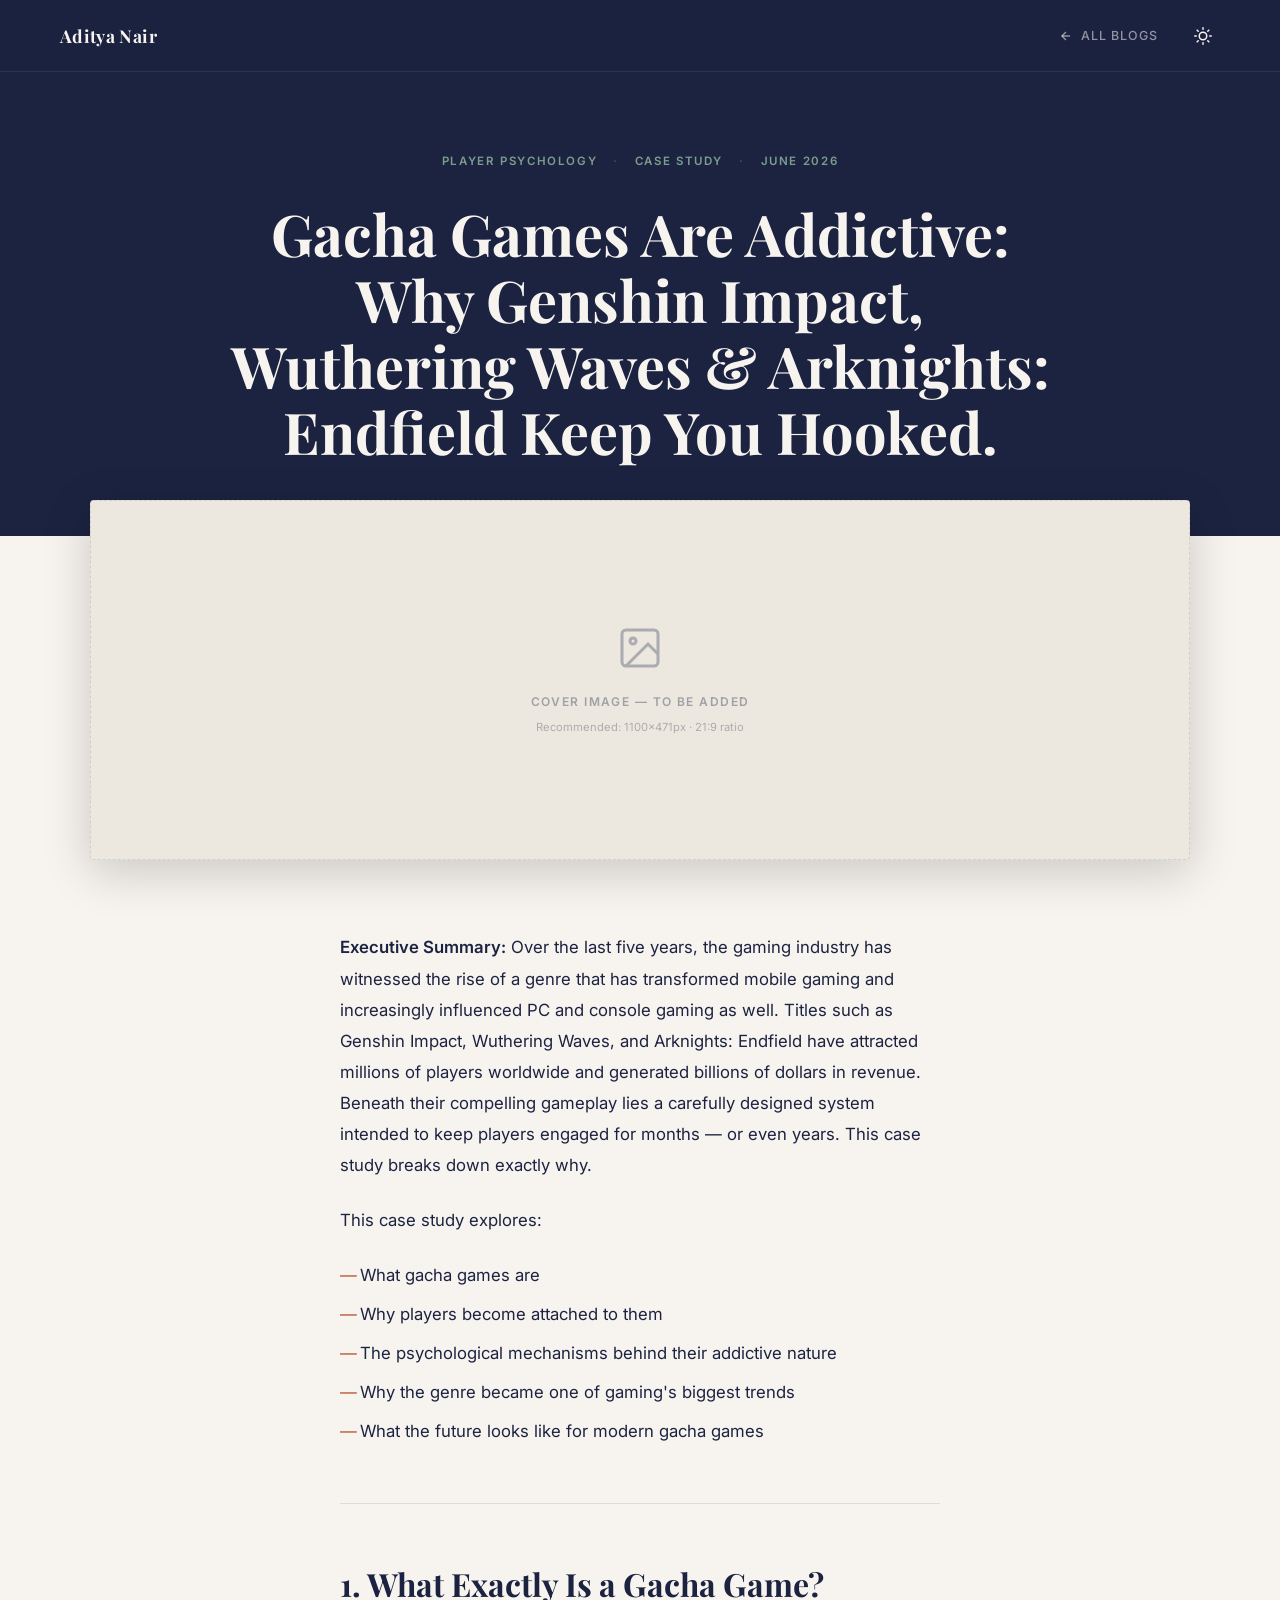
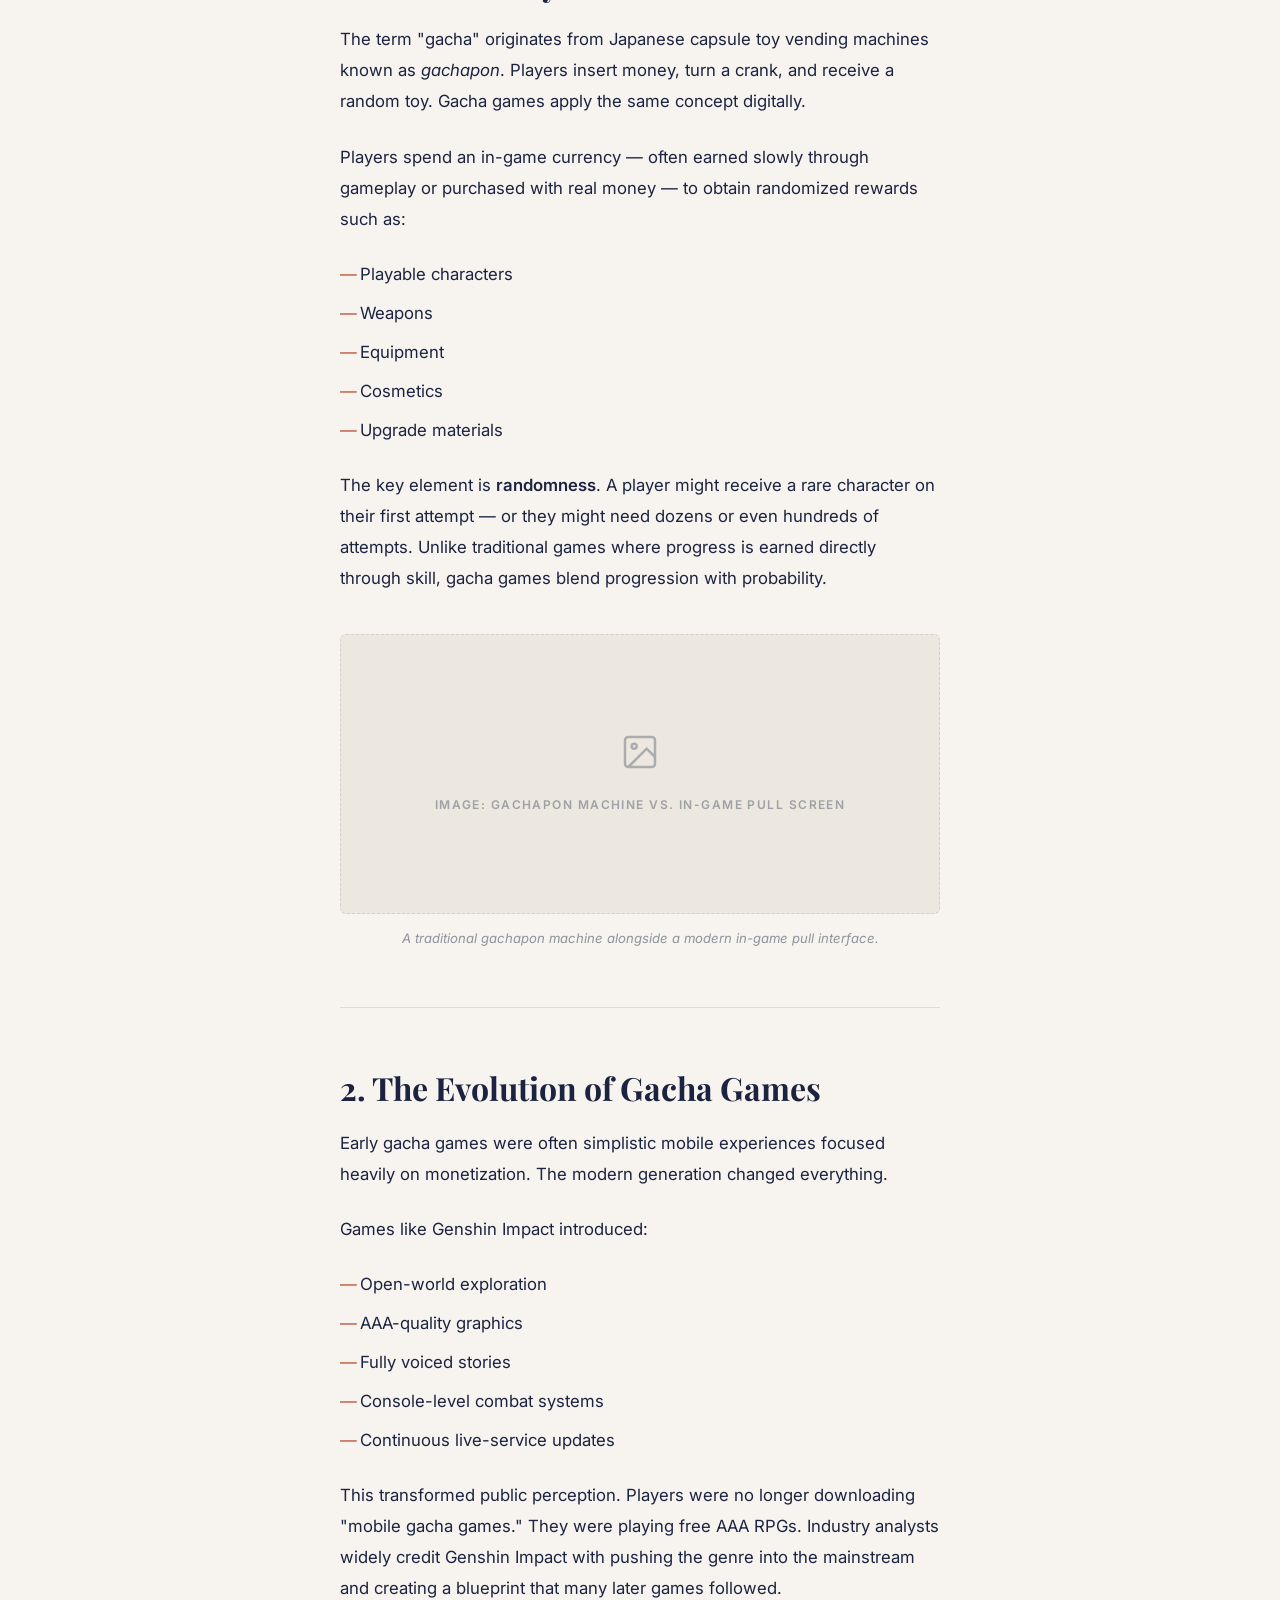
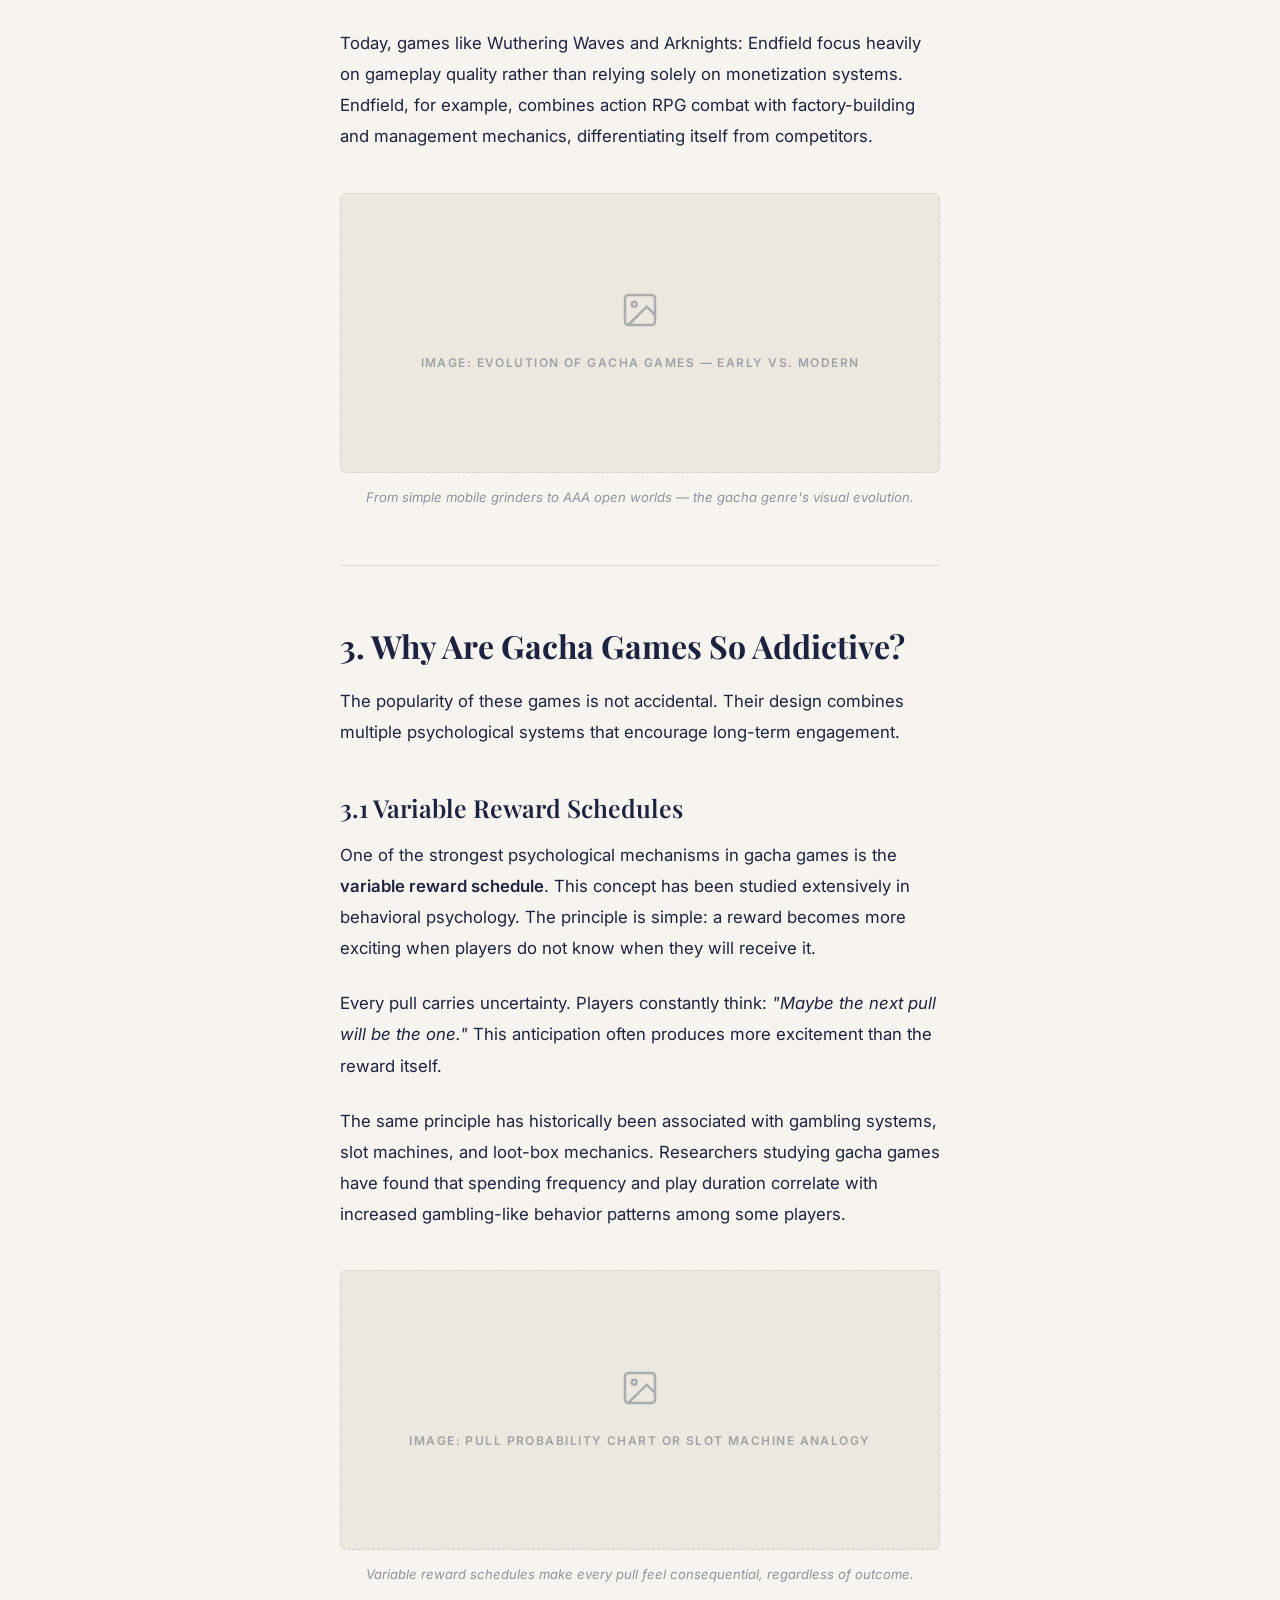
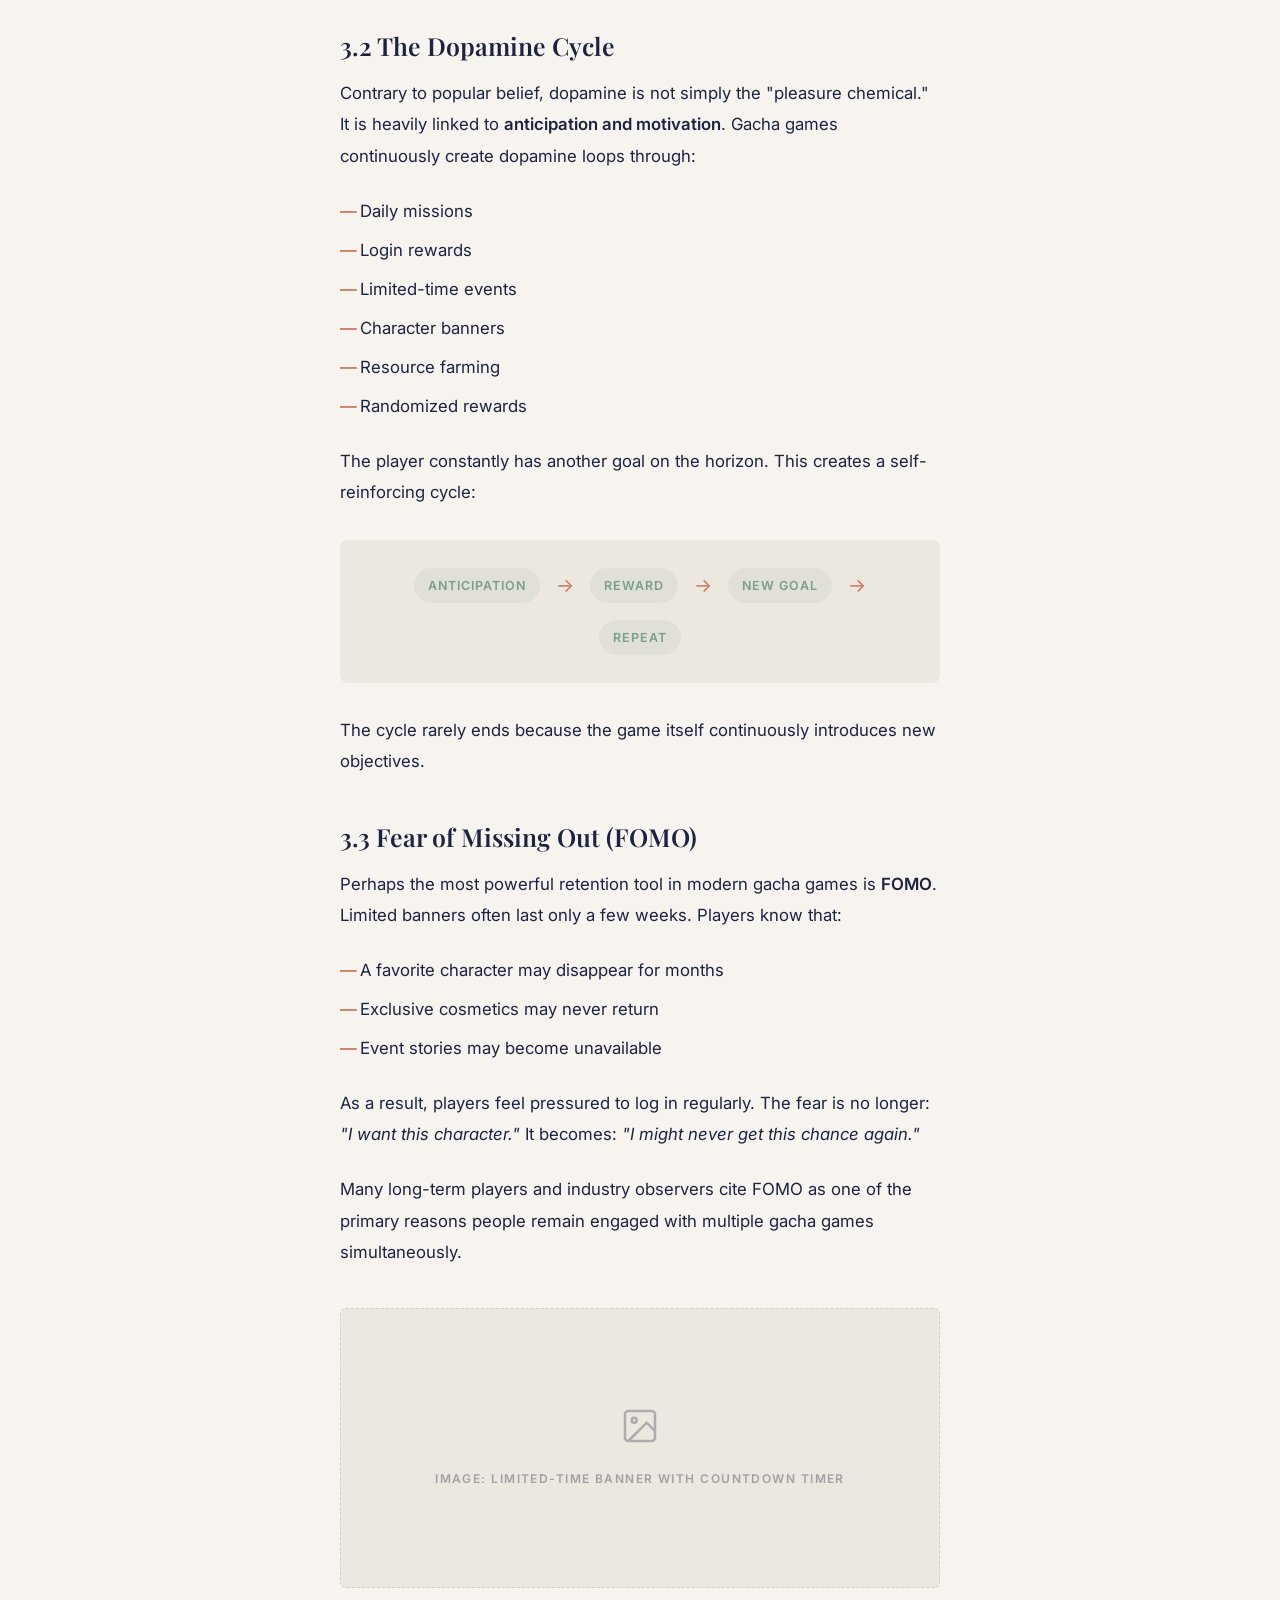
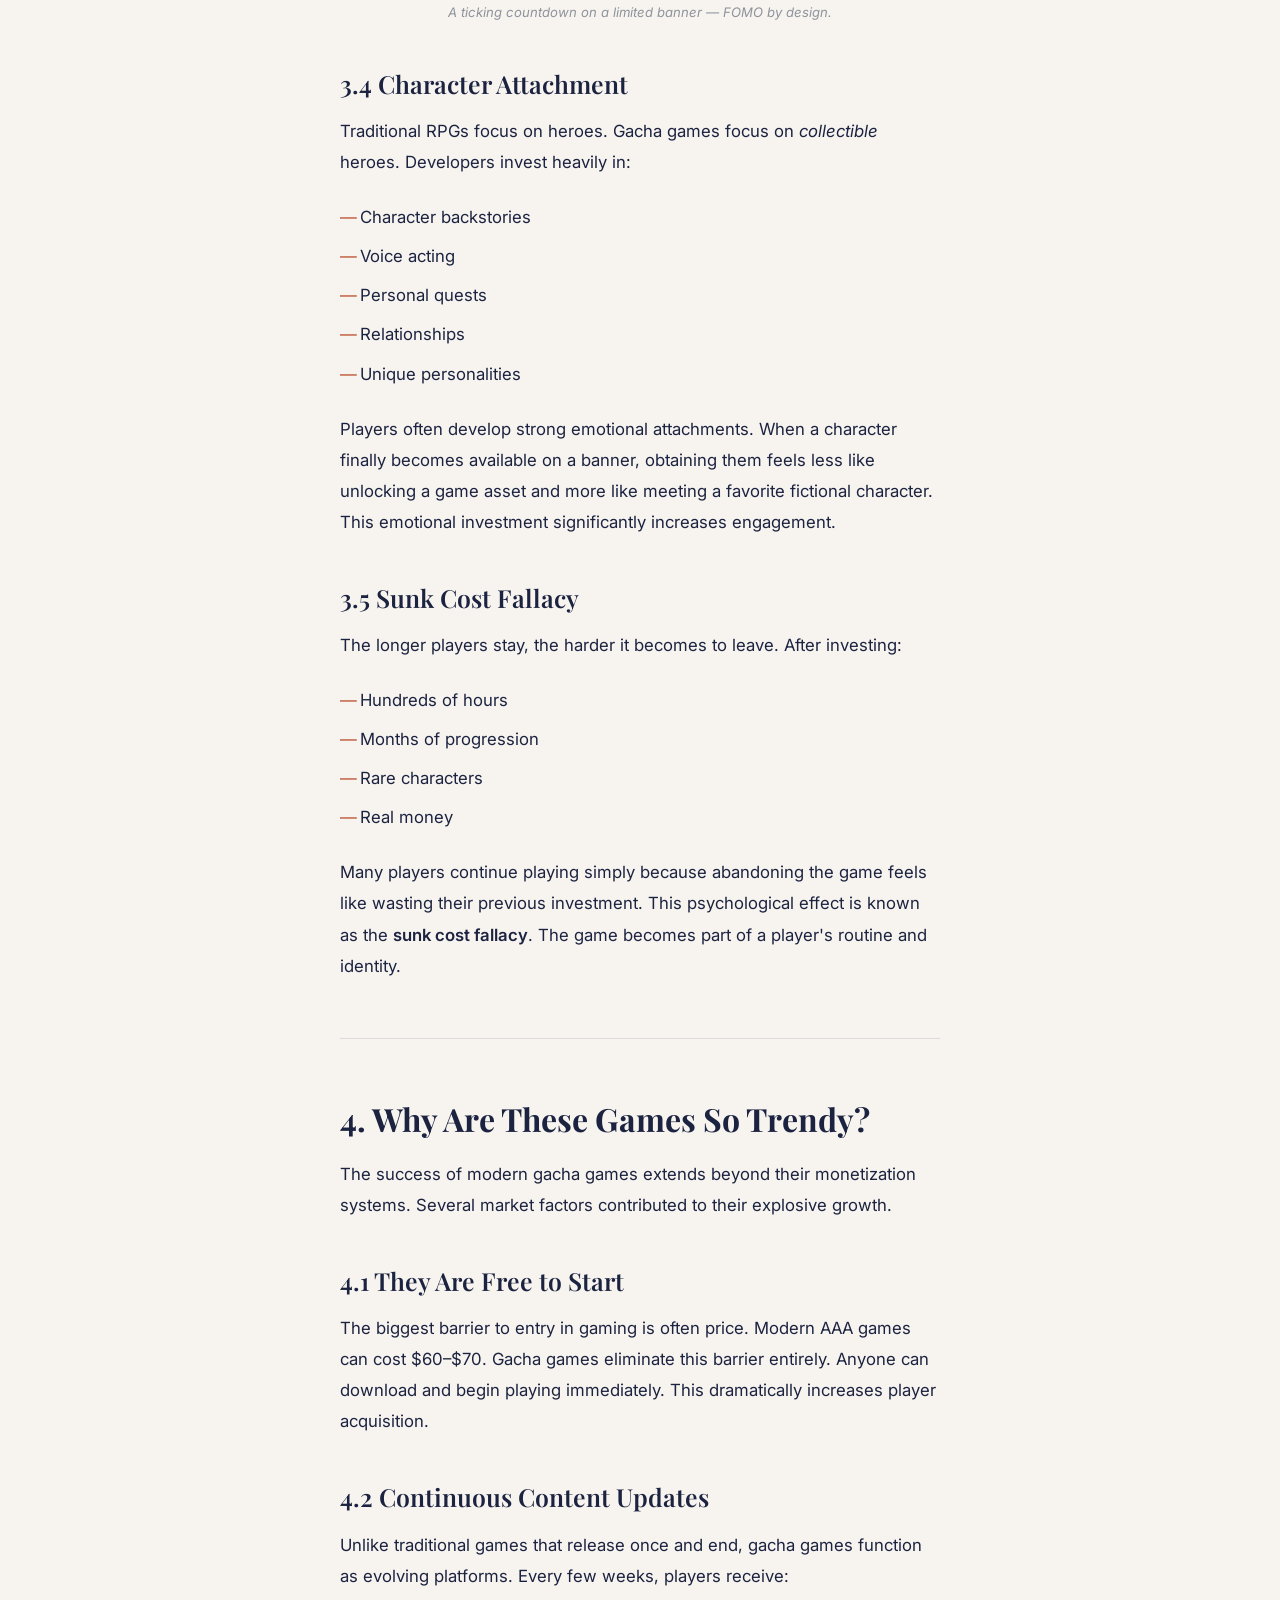
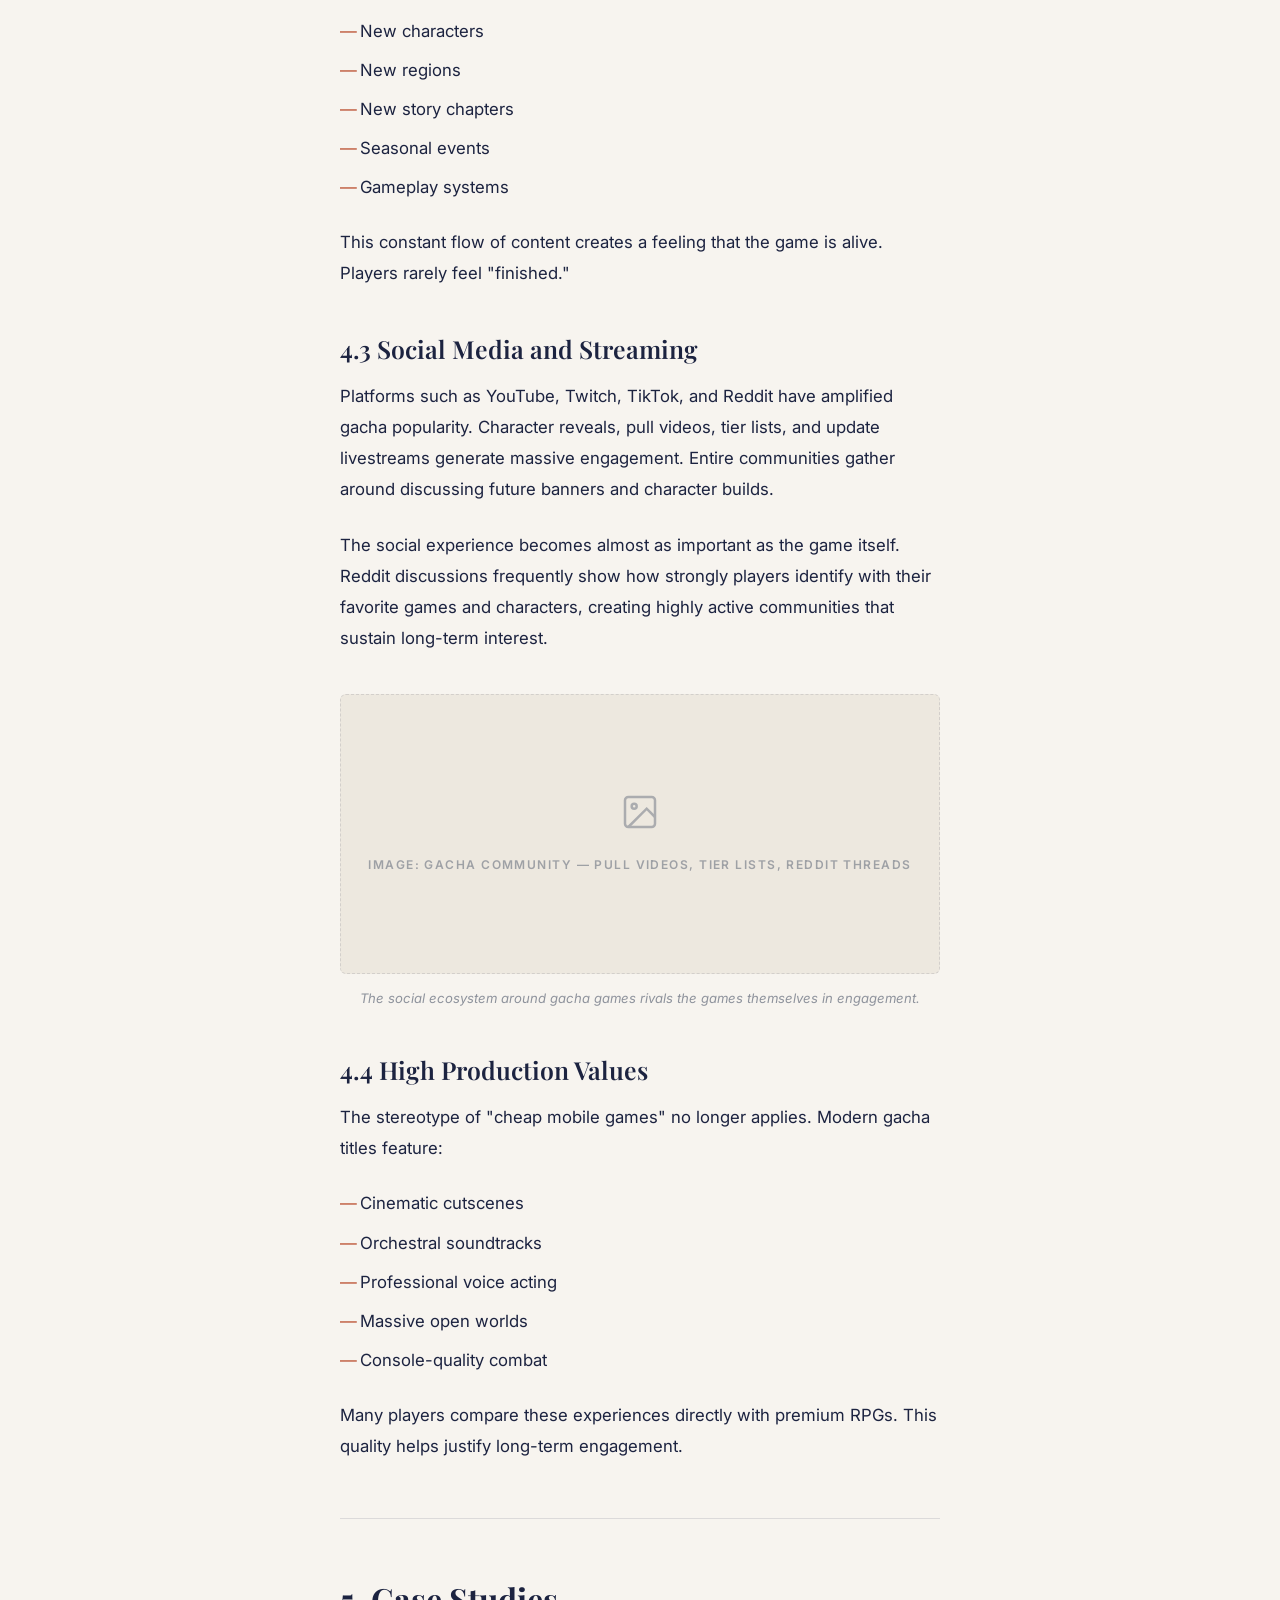
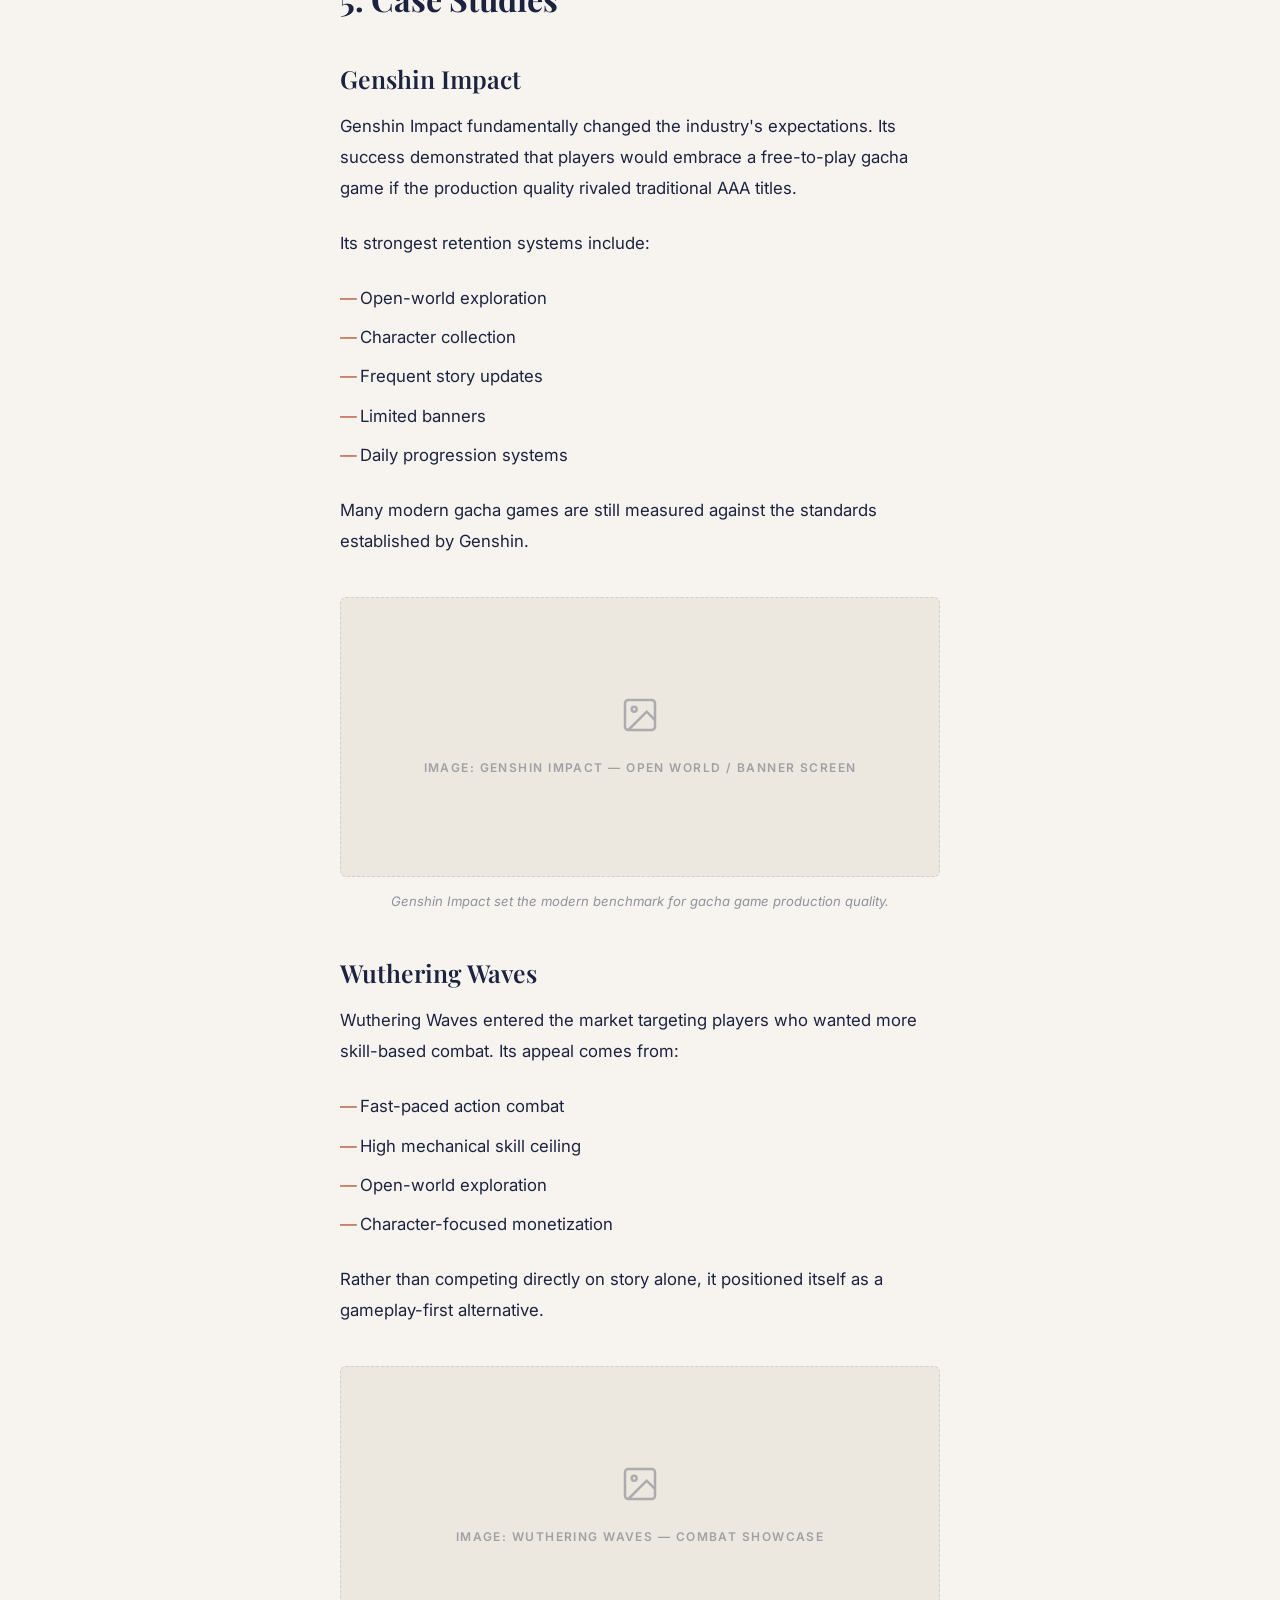
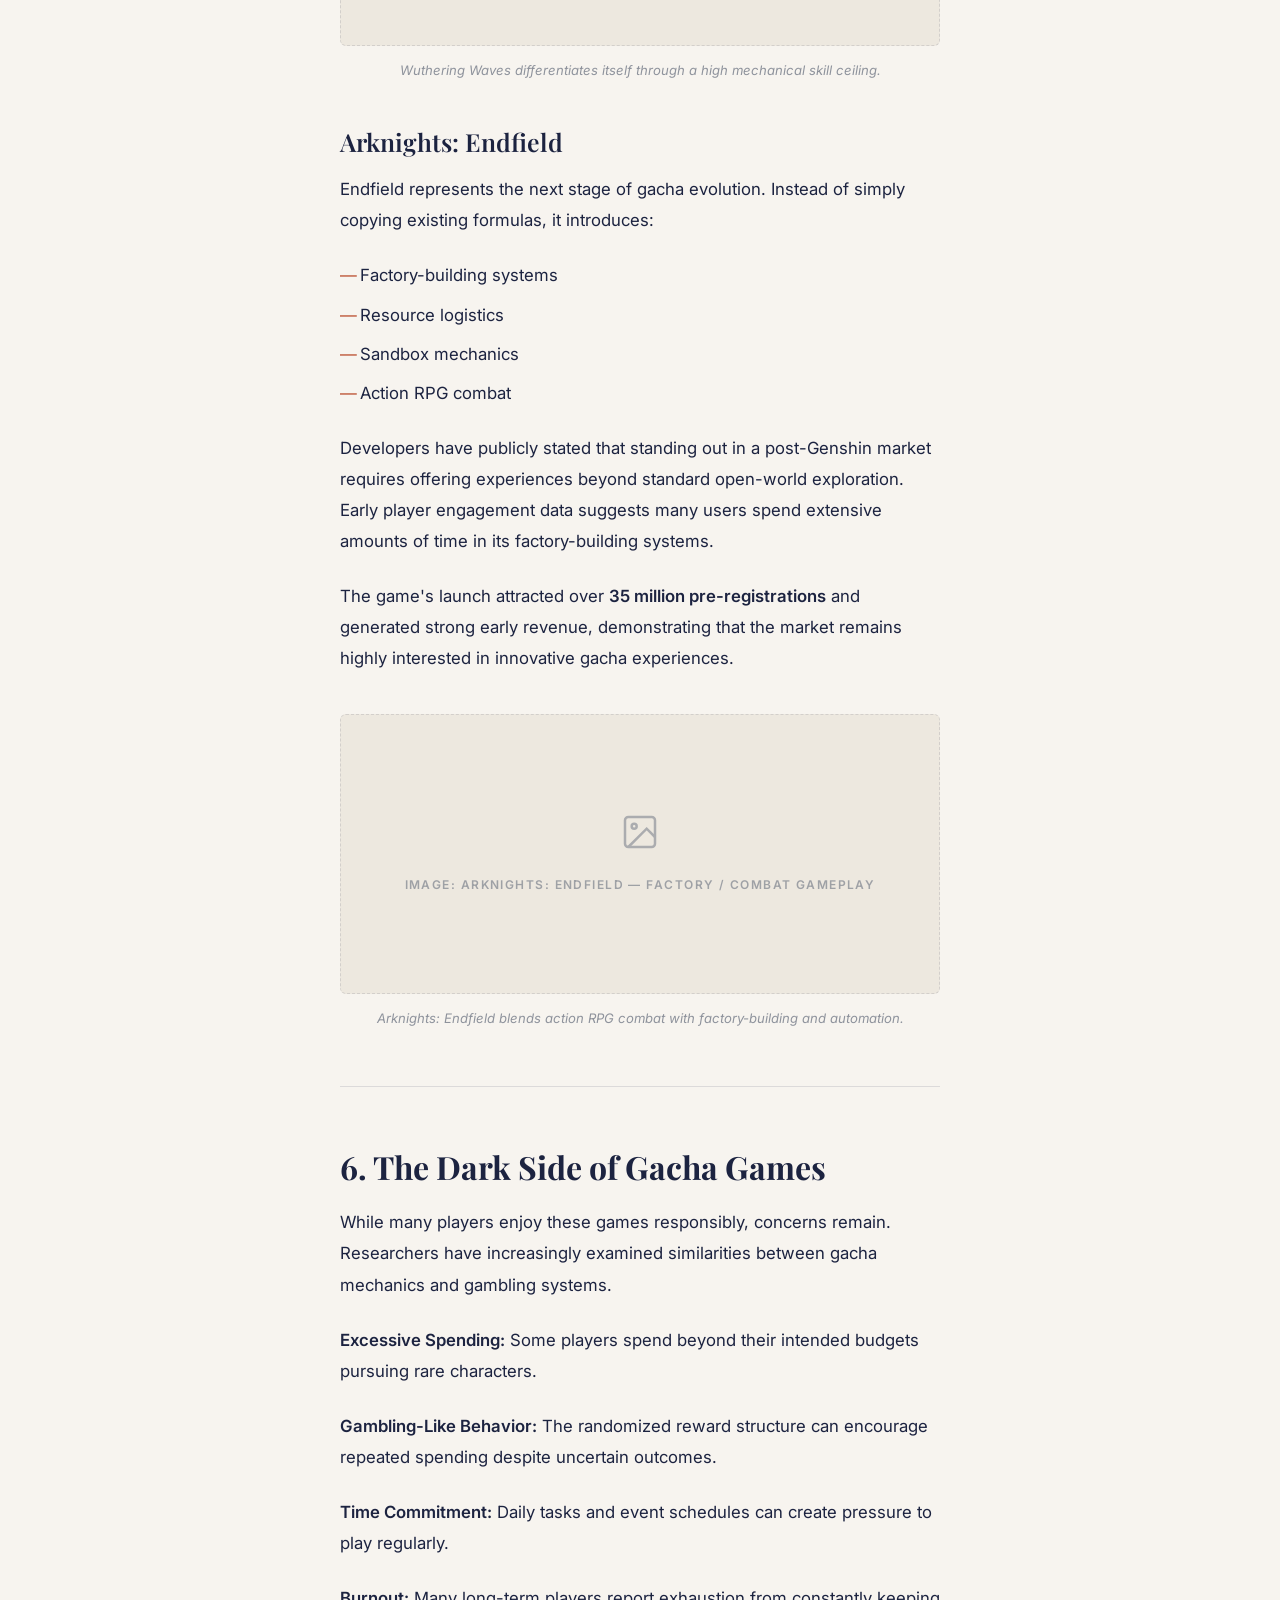
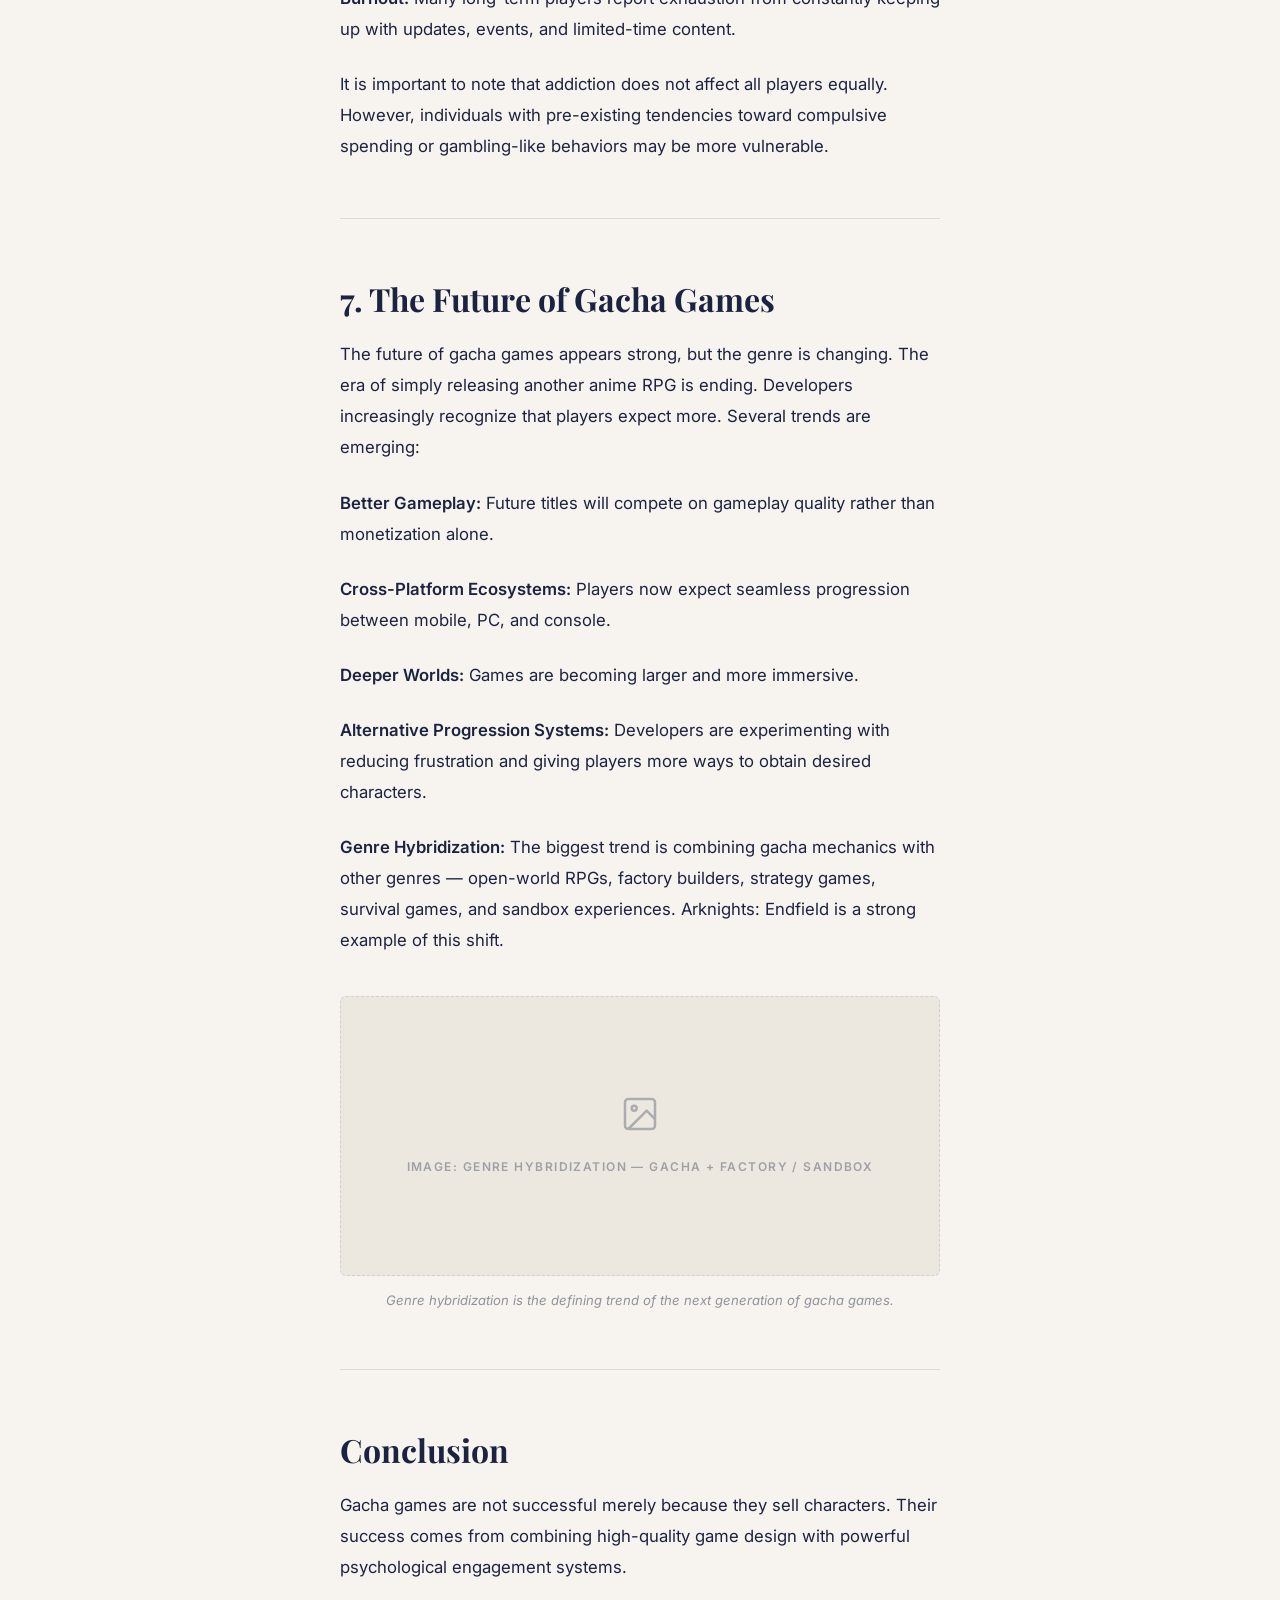
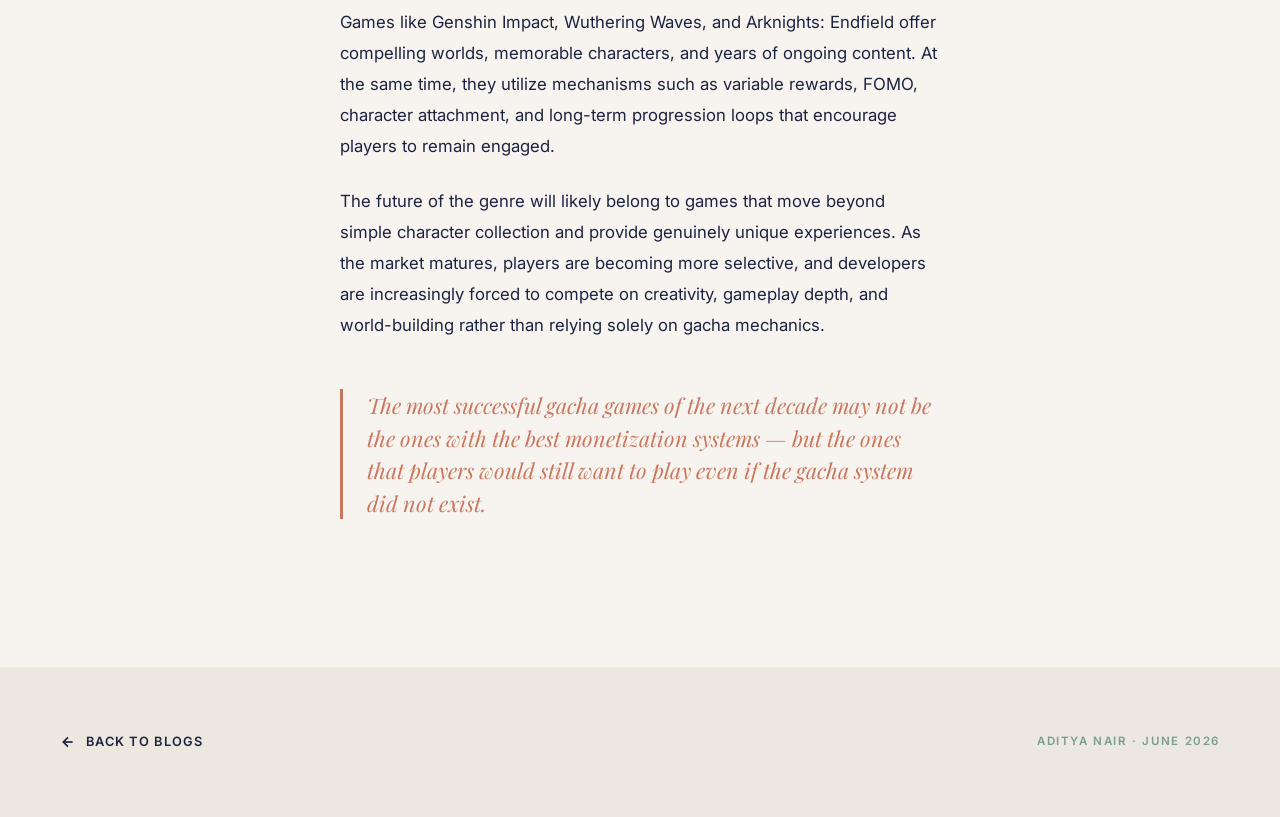
==== blog-gacha-games.html @ eadc35b5 "New Case Study Added." ====
<!DOCTYPE html>
<html lang="en">

<head>
  <meta charset="UTF-8" />
  <meta name="viewport" content="width=device-width, initial-scale=1.0" />
  <meta name="description"
    content="Case Study: Why gacha games like Genshin Impact, Wuthering Waves, and Arknights: Endfield are so addictive — a deep dive into variable rewards, FOMO, and psychological design by Aditya Nair." />
  <meta name="keywords"
    content="Aditya Nair, Gacha Games, Genshin Impact, Wuthering Waves, Arknights Endfield, Game Design, Player Psychology, Case Study" />
  <meta name="author" content="Aditya Nair" />
  <meta property="og:type" content="article" />
  <meta property="og:title" content="Gacha Games Are Addictive | Aditya Nair Blog" />
  <meta property="og:description"
    content="Why gacha games like Genshin Impact, Wuthering Waves, and Arknights: Endfield are so addictive — a psychological design breakdown." />
  <meta property="og:image" content="Blogs/Gacha_CaseStudy/gacha_cover.png" />
  <meta name="twitter:card" content="summary_large_image" />
  <meta name="twitter:title" content="Gacha Games Are Addictive | Aditya Nair Blog" />
  <meta name="twitter:description"
    content="Why gacha games like Genshin Impact, Wuthering Waves, and Arknights: Endfield are so addictive." />
  <meta name="twitter:image" content="Blogs/Gacha_CaseStudy/gacha_cover.png" />
  <title>Gacha Games Are Addictive — Aditya Nair Blog</title>
  <link rel="preconnect" href="https://fonts.googleapis.com" />
  <link rel="preconnect" href="https://fonts.gstatic.com" crossorigin />
  <link
    href="https://fonts.googleapis.com/css2?family=Playfair+Display:ital,wght@0,400;0,600;0,700;1,400;1,600&family=Inter:wght@300;400;500;600&display=swap"
    rel="stylesheet" />
  <link rel="stylesheet" href="style.css?v=2.0" />
  <style>
    /* ── BLOG POST — SPECIFIC STYLES ── */
    .blog-hero {
      background: var(--navy);
      padding: calc(var(--nav-h) + 80px) var(--space-lg) 0;
      text-align: center;
    }

    .blog-hero-inner {
      max-width: 820px;
      margin: 0 auto;
      padding-bottom: 72px;
    }

    .blog-hero-meta {
      display: flex;
      justify-content: center;
      align-items: center;
      gap: 16px;
      flex-wrap: wrap;
      font-size: 0.72rem;
      font-weight: 600;
      letter-spacing: 0.14em;
      text-transform: uppercase;
      color: var(--sage);
      margin-bottom: 28px;
    }

    .blog-hero-meta span+span::before {
      content: '·';
      margin-right: 16px;
      color: rgba(122, 158, 140, 0.4);
    }

    .blog-hero-title {
      font-family: 'Playfair Display', serif;
      font-size: clamp(2.2rem, 4.5vw, 3.6rem);
      line-height: 1.15;
      font-weight: 700;
      color: var(--text-light);
      margin-bottom: 0;
    }

    /* Hero image — overlapping the dark hero into the content */
    .blog-cover {
      display: block;
      width: 100%;
      max-width: 1100px;
      aspect-ratio: 21/9;
      object-fit: cover;
      border-radius: 4px;
      margin: -36px auto 0;
      position: relative;
      z-index: 10;
      box-shadow: 0 12px 48px rgba(0, 0, 0, 0.18);
    }

    /* Article body */
    .blog-body {
      max-width: 720px;
      margin: 0 auto;
      padding: 72px var(--space-lg) 100px;
      font-size: 1.05rem;
      line-height: 1.85;
      color: var(--text);
    }

    .blog-body h2 {
      font-family: 'Playfair Display', serif;
      font-size: clamp(1.6rem, 2.5vw, 2.1rem);
      font-weight: 700;
      color: var(--text);
      margin: 60px 0 20px;
      line-height: 1.25;
    }

    .blog-body h3 {
      font-family: 'Playfair Display', serif;
      font-size: clamp(1.2rem, 2vw, 1.55rem);
      font-weight: 600;
      color: var(--text);
      margin: 44px 0 16px;
      line-height: 1.3;
    }

    .blog-body p {
      margin-bottom: 24px;
    }

    .blog-body strong {
      color: var(--text);
      font-weight: 600;
    }

    .blog-body ul {
      margin: 0 0 24px 0;
      padding-left: 0;
      list-style: none;
    }

    .blog-body ul li {
      position: relative;
      padding-left: 20px;
      margin-bottom: 8px;
      color: var(--text);
    }

    .blog-body ul li::before {
      content: '—';
      position: absolute;
      left: 0;
      color: var(--coral);
      font-weight: 600;
    }

    .blog-body blockquote {
      font-family: 'Playfair Display', serif;
      font-size: 1.35rem;
      font-style: italic;
      color: var(--coral);
      line-height: 1.5;
      border-left: 3px solid var(--coral);
      padding-left: 24px;
      margin: 48px 0;
    }

    /* Divider */
    .blog-divider {
      border: none;
      border-top: 1px solid var(--navy-20);
      margin: 56px 0;
    }

    /* Image slot */
    .blog-img-slot {
      width: 100%;
      border-radius: 6px;
      overflow: hidden;
      margin: 40px 0;
      background: var(--bg-alt);
      border: 1.5px dashed var(--navy-20);
      display: flex;
      flex-direction: column;
      align-items: center;
      justify-content: center;
      min-height: 280px;
      gap: 12px;
      position: relative;
    }

    .blog-img-slot img {
      width: 100%;
      height: 100%;
      object-fit: cover;
      display: block;
      border-radius: 4px;
    }

    .blog-img-slot-placeholder {
      text-align: center;
      padding: 40px 24px;
    }

    .blog-img-slot-placeholder svg {
      color: var(--muted);
      margin-bottom: 12px;
      opacity: 0.5;
    }

    .blog-img-slot-label {
      font-size: 0.75rem;
      font-weight: 600;
      letter-spacing: 0.12em;
      text-transform: uppercase;
      color: var(--muted);
      opacity: 0.6;
      display: block;
    }

    .blog-img-slot-caption {
      font-size: 0.82rem;
      font-style: italic;
      color: var(--muted);
      text-align: center;
      margin-top: -28px;
      margin-bottom: 40px;
      opacity: 0.75;
    }

    /* Dopamine cycle callout */
    .dopamine-cycle {
      background: var(--bg-alt);
      border-radius: 8px;
      padding: 28px 32px;
      margin: 32px 0;
      display: flex;
      align-items: center;
      justify-content: center;
      gap: 16px;
      flex-wrap: wrap;
      font-family: 'Playfair Display', serif;
      font-size: 1.05rem;
      font-style: italic;
      color: var(--text);
    }

    .dopamine-cycle .arrow {
      color: var(--coral);
      font-style: normal;
      font-size: 1.2rem;
      font-family: 'Inter', sans-serif;
    }

    .dopamine-cycle .step {
      background: rgba(122, 158, 140, 0.1);
      color: var(--sage);
      padding: 6px 14px;
      border-radius: 20px;
      font-family: 'Inter', sans-serif;
      font-size: 0.78rem;
      font-weight: 600;
      letter-spacing: 0.08em;
      text-transform: uppercase;
      font-style: normal;
    }

    /* Closing nav */
    .blog-footer-nav {
      background: var(--bg-alt);
      padding: 64px var(--space-lg);
      display: flex;
      align-items: center;
      justify-content: space-between;
      gap: 24px;
      flex-wrap: wrap;
    }

    .blog-footer-back {
      display: inline-flex;
      align-items: center;
      gap: 10px;
      font-size: 0.8rem;
      font-weight: 600;
      letter-spacing: 0.1em;
      text-transform: uppercase;
      text-decoration: none;
      color: var(--text);
      transition: color .2s;
    }

    .blog-footer-back:hover {
      color: var(--coral);
    }

    .blog-footer-back svg {
      transition: transform .2s;
    }

    .blog-footer-back:hover svg {
      transform: translateX(-3px);
    }

    .blog-footer-label {
      font-size: 0.72rem;
      font-weight: 600;
      letter-spacing: 0.14em;
      text-transform: uppercase;
      color: var(--sage);
    }

    @media (max-width: 900px) {
      .blog-hero {
        padding: calc(var(--nav-h) + 48px) var(--space-lg) 0;
      }

      .blog-hero-inner {
        padding-bottom: 48px;
      }

      .blog-cover {
        margin-top: -20px;
        aspect-ratio: 16/9;
      }

      .blog-body {
        padding: 48px var(--space-lg) 72px;
        font-size: 1rem;
      }

      .blog-footer-nav {
        flex-direction: column;
        align-items: flex-start;
      }

      .dopamine-cycle {
        padding: 20px 16px;
        gap: 10px;
      }
    }
  </style>
  <script>
    if (localStorage.getItem('theme') === 'dark' || (!('theme' in localStorage) && window.matchMedia('(prefers-color-scheme: dark)').matches)) {
      document.documentElement.classList.add('dark-mode');
    }
  </script>
</head>

<body class="proj-page">

  <a class="skip-link" href="#main">Skip to content</a>

  <!-- NAV -->
  <nav id="nav" role="navigation" aria-label="Main navigation">
    <a class="nav-logo" href="index.html" aria-label="Aditya Nair — back to home">Aditya Nair</a>
    <a class="nav-back" href="blogs.html">
      <svg width="14" height="14" viewBox="0 0 24 24" fill="none" stroke="currentColor" stroke-width="2.5"
        aria-hidden="true">
        <line x1="19" y1="12" x2="5" y2="12" />
        <polyline points="12 19 5 12 12 5" />
      </svg>
      All Blogs
    </a>
    <button id="theme-toggle" class="theme-toggle" aria-label="Toggle Dark Mode">
      <svg class="sun-icon" width="18" height="18" viewBox="0 0 24 24" fill="none" stroke="currentColor"
        stroke-width="2" stroke-linecap="round" stroke-linejoin="round">
        <circle cx="12" cy="12" r="5"></circle>
        <line x1="12" y1="1" x2="12" y2="3"></line>
        <line x1="12" y1="21" x2="12" y2="23"></line>
        <line x1="4.22" y1="4.22" x2="5.64" y2="5.64"></line>
        <line x1="18.36" y1="18.36" x2="19.78" y2="19.78"></line>
        <line x1="1" y1="12" x2="3" y2="12"></line>
        <line x1="21" y1="12" x2="23" y2="12"></line>
        <line x1="4.22" y1="19.78" x2="5.64" y2="18.36"></line>
        <line x1="18.36" y1="5.64" x2="19.78" y2="4.22"></line>
      </svg>
      <svg class="moon-icon" width="18" height="18" viewBox="0 0 24 24" fill="none" stroke="currentColor"
        stroke-width="2" stroke-linecap="round" stroke-linejoin="round" style="display: none;">
        <path d="M21 12.79A9 9 0 1 1 11.21 3 7 7 0 0 0 21 12.79z"></path>
      </svg>
    </button>
  </nav>

  <main id="main">

    <!-- HERO -->
    <header class="blog-hero">
      <div class="blog-hero-inner">
        <div class="blog-hero-meta">
          <span>Player Psychology</span>
          <span>Case Study</span>
          <span>June 2026</span>
        </div>
        <h1 class="blog-hero-title">Gacha Games Are Addictive: Why Genshin Impact, Wuthering Waves &amp; Arknights: Endfield Keep You Hooked.</h1>
      </div>
    </header>

    <!-- COVER IMAGE SLOT -->
    <div class="blog-img-slot" style="max-width:1100px; margin:-36px auto 0; border-radius:4px; min-height:360px; border-style:dashed; position:relative; z-index:10; box-shadow: 0 12px 48px rgba(0,0,0,0.18);">
      <div class="blog-img-slot-placeholder">
        <svg width="48" height="48" viewBox="0 0 24 24" fill="none" stroke="currentColor" stroke-width="1.5" aria-hidden="true">
          <rect x="3" y="3" width="18" height="18" rx="2" ry="2"/>
          <circle cx="8.5" cy="8.5" r="1.5"/>
          <polyline points="21 15 16 10 5 21"/>
        </svg>
        <span class="blog-img-slot-label">Cover Image — To Be Added</span>
        <span style="font-size:0.7rem; color:var(--muted); opacity:0.5; display:block; margin-top:6px;">Recommended: 1100×471px · 21:9 ratio</span>
      </div>
    </div>

    <!-- ARTICLE BODY -->
    <article class="blog-body" aria-labelledby="article-heading">

      <p><strong>Executive Summary:</strong> Over the last five years, the gaming industry has witnessed the rise of a genre that has transformed mobile gaming and increasingly influenced PC and console gaming as well. Titles such as Genshin Impact, Wuthering Waves, and Arknights: Endfield have attracted millions of players worldwide and generated billions of dollars in revenue. Beneath their compelling gameplay lies a carefully designed system intended to keep players engaged for months — or even years. This case study breaks down exactly why.</p>

      <p>This case study explores:</p>
      <ul>
        <li>What gacha games are</li>
        <li>Why players become attached to them</li>
        <li>The psychological mechanisms behind their addictive nature</li>
        <li>Why the genre became one of gaming's biggest trends</li>
        <li>What the future looks like for modern gacha games</li>
      </ul>

      <hr class="blog-divider" />

      <!-- SECTION 1 -->
      <h2 id="article-heading">1. What Exactly Is a Gacha Game?</h2>
      <p>The term "gacha" originates from Japanese capsule toy vending machines known as <em>gachapon</em>. Players insert money, turn a crank, and receive a random toy. Gacha games apply the same concept digitally.</p>
      <p>Players spend an in-game currency — often earned slowly through gameplay or purchased with real money — to obtain randomized rewards such as:</p>
      <ul>
        <li>Playable characters</li>
        <li>Weapons</li>
        <li>Equipment</li>
        <li>Cosmetics</li>
        <li>Upgrade materials</li>
      </ul>
      <p>The key element is <strong>randomness</strong>. A player might receive a rare character on their first attempt — or they might need dozens or even hundreds of attempts. Unlike traditional games where progress is earned directly through skill, gacha games blend progression with probability.</p>

      <!-- IMAGE SLOT: Gachapon machine / pull screen comparison -->
      <div class="blog-img-slot" id="img-gachapon">
        <div class="blog-img-slot-placeholder">
          <svg width="40" height="40" viewBox="0 0 24 24" fill="none" stroke="currentColor" stroke-width="1.5" aria-hidden="true">
            <rect x="3" y="3" width="18" height="18" rx="2" ry="2"/>
            <circle cx="8.5" cy="8.5" r="1.5"/>
            <polyline points="21 15 16 10 5 21"/>
          </svg>
          <span class="blog-img-slot-label">Image: Gachapon machine vs. in-game pull screen</span>
        </div>
      </div>
      <p class="blog-img-slot-caption">A traditional gachapon machine alongside a modern in-game pull interface.</p>

      <hr class="blog-divider" />

      <!-- SECTION 2 -->
      <h2>2. The Evolution of Gacha Games</h2>
      <p>Early gacha games were often simplistic mobile experiences focused heavily on monetization. The modern generation changed everything.</p>
      <p>Games like Genshin Impact introduced:</p>
      <ul>
        <li>Open-world exploration</li>
        <li>AAA-quality graphics</li>
        <li>Fully voiced stories</li>
        <li>Console-level combat systems</li>
        <li>Continuous live-service updates</li>
      </ul>
      <p>This transformed public perception. Players were no longer downloading "mobile gacha games." They were playing free AAA RPGs. Industry analysts widely credit Genshin Impact with pushing the genre into the mainstream and creating a blueprint that many later games followed.</p>
      <p>Today, games like Wuthering Waves and Arknights: Endfield focus heavily on gameplay quality rather than relying solely on monetization systems. Endfield, for example, combines action RPG combat with factory-building and management mechanics, differentiating itself from competitors.</p>

      <!-- IMAGE SLOT: Evolution timeline or screenshot collage -->
      <div class="blog-img-slot" id="img-evolution">
        <div class="blog-img-slot-placeholder">
          <svg width="40" height="40" viewBox="0 0 24 24" fill="none" stroke="currentColor" stroke-width="1.5" aria-hidden="true">
            <rect x="3" y="3" width="18" height="18" rx="2" ry="2"/>
            <circle cx="8.5" cy="8.5" r="1.5"/>
            <polyline points="21 15 16 10 5 21"/>
          </svg>
          <span class="blog-img-slot-label">Image: Evolution of gacha games — early vs. modern</span>
        </div>
      </div>
      <p class="blog-img-slot-caption">From simple mobile grinders to AAA open worlds — the gacha genre's visual evolution.</p>

      <hr class="blog-divider" />

      <!-- SECTION 3 -->
      <h2>3. Why Are Gacha Games So Addictive?</h2>
      <p>The popularity of these games is not accidental. Their design combines multiple psychological systems that encourage long-term engagement.</p>

      <h3>3.1 Variable Reward Schedules</h3>
      <p>One of the strongest psychological mechanisms in gacha games is the <strong>variable reward schedule</strong>. This concept has been studied extensively in behavioral psychology. The principle is simple: a reward becomes more exciting when players do not know when they will receive it.</p>
      <p>Every pull carries uncertainty. Players constantly think: <em>"Maybe the next pull will be the one."</em> This anticipation often produces more excitement than the reward itself.</p>
      <p>The same principle has historically been associated with gambling systems, slot machines, and loot-box mechanics. Researchers studying gacha games have found that spending frequency and play duration correlate with increased gambling-like behavior patterns among some players.</p>

      <!-- IMAGE SLOT: Variable reward / pull probability visualization -->
      <div class="blog-img-slot" id="img-variable-reward">
        <div class="blog-img-slot-placeholder">
          <svg width="40" height="40" viewBox="0 0 24 24" fill="none" stroke="currentColor" stroke-width="1.5" aria-hidden="true">
            <rect x="3" y="3" width="18" height="18" rx="2" ry="2"/>
            <circle cx="8.5" cy="8.5" r="1.5"/>
            <polyline points="21 15 16 10 5 21"/>
          </svg>
          <span class="blog-img-slot-label">Image: Pull probability chart or slot machine analogy</span>
        </div>
      </div>
      <p class="blog-img-slot-caption">Variable reward schedules make every pull feel consequential, regardless of outcome.</p>

      <h3>3.2 The Dopamine Cycle</h3>
      <p>Contrary to popular belief, dopamine is not simply the "pleasure chemical." It is heavily linked to <strong>anticipation and motivation</strong>. Gacha games continuously create dopamine loops through:</p>
      <ul>
        <li>Daily missions</li>
        <li>Login rewards</li>
        <li>Limited-time events</li>
        <li>Character banners</li>
        <li>Resource farming</li>
        <li>Randomized rewards</li>
      </ul>
      <p>The player constantly has another goal on the horizon. This creates a self-reinforcing cycle:</p>

      <div class="dopamine-cycle" aria-label="Dopamine loop: Anticipation leads to Reward leads to New Goal and repeats">
        <span class="step">Anticipation</span>
        <span class="arrow">→</span>
        <span class="step">Reward</span>
        <span class="arrow">→</span>
        <span class="step">New Goal</span>
        <span class="arrow">→</span>
        <span class="step">Repeat</span>
      </div>

      <p>The cycle rarely ends because the game itself continuously introduces new objectives.</p>

      <h3>3.3 Fear of Missing Out (FOMO)</h3>
      <p>Perhaps the most powerful retention tool in modern gacha games is <strong>FOMO</strong>. Limited banners often last only a few weeks. Players know that:</p>
      <ul>
        <li>A favorite character may disappear for months</li>
        <li>Exclusive cosmetics may never return</li>
        <li>Event stories may become unavailable</li>
      </ul>
      <p>As a result, players feel pressured to log in regularly. The fear is no longer: <em>"I want this character."</em> It becomes: <em>"I might never get this chance again."</em></p>
      <p>Many long-term players and industry observers cite FOMO as one of the primary reasons people remain engaged with multiple gacha games simultaneously.</p>

      <!-- IMAGE SLOT: Limited banner countdown / FOMO mechanic -->
      <div class="blog-img-slot" id="img-fomo">
        <div class="blog-img-slot-placeholder">
          <svg width="40" height="40" viewBox="0 0 24 24" fill="none" stroke="currentColor" stroke-width="1.5" aria-hidden="true">
            <rect x="3" y="3" width="18" height="18" rx="2" ry="2"/>
            <circle cx="8.5" cy="8.5" r="1.5"/>
            <polyline points="21 15 16 10 5 21"/>
          </svg>
          <span class="blog-img-slot-label">Image: Limited-time banner with countdown timer</span>
        </div>
      </div>
      <p class="blog-img-slot-caption">A ticking countdown on a limited banner — FOMO by design.</p>

      <h3>3.4 Character Attachment</h3>
      <p>Traditional RPGs focus on heroes. Gacha games focus on <em>collectible</em> heroes. Developers invest heavily in:</p>
      <ul>
        <li>Character backstories</li>
        <li>Voice acting</li>
        <li>Personal quests</li>
        <li>Relationships</li>
        <li>Unique personalities</li>
      </ul>
      <p>Players often develop strong emotional attachments. When a character finally becomes available on a banner, obtaining them feels less like unlocking a game asset and more like meeting a favorite fictional character. This emotional investment significantly increases engagement.</p>

      <h3>3.5 Sunk Cost Fallacy</h3>
      <p>The longer players stay, the harder it becomes to leave. After investing:</p>
      <ul>
        <li>Hundreds of hours</li>
        <li>Months of progression</li>
        <li>Rare characters</li>
        <li>Real money</li>
      </ul>
      <p>Many players continue playing simply because abandoning the game feels like wasting their previous investment. This psychological effect is known as the <strong>sunk cost fallacy</strong>. The game becomes part of a player's routine and identity.</p>

      <hr class="blog-divider" />

      <!-- SECTION 4 -->
      <h2>4. Why Are These Games So Trendy?</h2>
      <p>The success of modern gacha games extends beyond their monetization systems. Several market factors contributed to their explosive growth.</p>

      <h3>4.1 They Are Free to Start</h3>
      <p>The biggest barrier to entry in gaming is often price. Modern AAA games can cost $60–$70. Gacha games eliminate this barrier entirely. Anyone can download and begin playing immediately. This dramatically increases player acquisition.</p>

      <h3>4.2 Continuous Content Updates</h3>
      <p>Unlike traditional games that release once and end, gacha games function as evolving platforms. Every few weeks, players receive:</p>
      <ul>
        <li>New characters</li>
        <li>New regions</li>
        <li>New story chapters</li>
        <li>Seasonal events</li>
        <li>Gameplay systems</li>
      </ul>
      <p>This constant flow of content creates a feeling that the game is alive. Players rarely feel "finished."</p>

      <h3>4.3 Social Media and Streaming</h3>
      <p>Platforms such as YouTube, Twitch, TikTok, and Reddit have amplified gacha popularity. Character reveals, pull videos, tier lists, and update livestreams generate massive engagement. Entire communities gather around discussing future banners and character builds.</p>
      <p>The social experience becomes almost as important as the game itself. Reddit discussions frequently show how strongly players identify with their favorite games and characters, creating highly active communities that sustain long-term interest.</p>

      <!-- IMAGE SLOT: Community / streaming ecosystem -->
      <div class="blog-img-slot" id="img-community">
        <div class="blog-img-slot-placeholder">
          <svg width="40" height="40" viewBox="0 0 24 24" fill="none" stroke="currentColor" stroke-width="1.5" aria-hidden="true">
            <rect x="3" y="3" width="18" height="18" rx="2" ry="2"/>
            <circle cx="8.5" cy="8.5" r="1.5"/>
            <polyline points="21 15 16 10 5 21"/>
          </svg>
          <span class="blog-img-slot-label">Image: Gacha community — pull videos, tier lists, Reddit threads</span>
        </div>
      </div>
      <p class="blog-img-slot-caption">The social ecosystem around gacha games rivals the games themselves in engagement.</p>

      <h3>4.4 High Production Values</h3>
      <p>The stereotype of "cheap mobile games" no longer applies. Modern gacha titles feature:</p>
      <ul>
        <li>Cinematic cutscenes</li>
        <li>Orchestral soundtracks</li>
        <li>Professional voice acting</li>
        <li>Massive open worlds</li>
        <li>Console-quality combat</li>
      </ul>
      <p>Many players compare these experiences directly with premium RPGs. This quality helps justify long-term engagement.</p>

      <hr class="blog-divider" />

      <!-- SECTION 5 -->
      <h2>5. Case Studies</h2>

      <h3>Genshin Impact</h3>
      <p>Genshin Impact fundamentally changed the industry's expectations. Its success demonstrated that players would embrace a free-to-play gacha game if the production quality rivaled traditional AAA titles.</p>
      <p>Its strongest retention systems include:</p>
      <ul>
        <li>Open-world exploration</li>
        <li>Character collection</li>
        <li>Frequent story updates</li>
        <li>Limited banners</li>
        <li>Daily progression systems</li>
      </ul>
      <p>Many modern gacha games are still measured against the standards established by Genshin.</p>

      <!-- IMAGE SLOT: Genshin Impact -->
      <div class="blog-img-slot" id="img-genshin">
        <div class="blog-img-slot-placeholder">
          <svg width="40" height="40" viewBox="0 0 24 24" fill="none" stroke="currentColor" stroke-width="1.5" aria-hidden="true">
            <rect x="3" y="3" width="18" height="18" rx="2" ry="2"/>
            <circle cx="8.5" cy="8.5" r="1.5"/>
            <polyline points="21 15 16 10 5 21"/>
          </svg>
          <span class="blog-img-slot-label">Image: Genshin Impact — open world / banner screen</span>
        </div>
      </div>
      <p class="blog-img-slot-caption">Genshin Impact set the modern benchmark for gacha game production quality.</p>

      <h3>Wuthering Waves</h3>
      <p>Wuthering Waves entered the market targeting players who wanted more skill-based combat. Its appeal comes from:</p>
      <ul>
        <li>Fast-paced action combat</li>
        <li>High mechanical skill ceiling</li>
        <li>Open-world exploration</li>
        <li>Character-focused monetization</li>
      </ul>
      <p>Rather than competing directly on story alone, it positioned itself as a gameplay-first alternative.</p>

      <!-- IMAGE SLOT: Wuthering Waves -->
      <div class="blog-img-slot" id="img-wuwa">
        <div class="blog-img-slot-placeholder">
          <svg width="40" height="40" viewBox="0 0 24 24" fill="none" stroke="currentColor" stroke-width="1.5" aria-hidden="true">
            <rect x="3" y="3" width="18" height="18" rx="2" ry="2"/>
            <circle cx="8.5" cy="8.5" r="1.5"/>
            <polyline points="21 15 16 10 5 21"/>
          </svg>
          <span class="blog-img-slot-label">Image: Wuthering Waves — combat showcase</span>
        </div>
      </div>
      <p class="blog-img-slot-caption">Wuthering Waves differentiates itself through a high mechanical skill ceiling.</p>

      <h3>Arknights: Endfield</h3>
      <p>Endfield represents the next stage of gacha evolution. Instead of simply copying existing formulas, it introduces:</p>
      <ul>
        <li>Factory-building systems</li>
        <li>Resource logistics</li>
        <li>Sandbox mechanics</li>
        <li>Action RPG combat</li>
      </ul>
      <p>Developers have publicly stated that standing out in a post-Genshin market requires offering experiences beyond standard open-world exploration. Early player engagement data suggests many users spend extensive amounts of time in its factory-building systems.</p>
      <p>The game's launch attracted over <strong>35 million pre-registrations</strong> and generated strong early revenue, demonstrating that the market remains highly interested in innovative gacha experiences.</p>

      <!-- IMAGE SLOT: Arknights Endfield -->
      <div class="blog-img-slot" id="img-endfield">
        <div class="blog-img-slot-placeholder">
          <svg width="40" height="40" viewBox="0 0 24 24" fill="none" stroke="currentColor" stroke-width="1.5" aria-hidden="true">
            <rect x="3" y="3" width="18" height="18" rx="2" ry="2"/>
            <circle cx="8.5" cy="8.5" r="1.5"/>
            <polyline points="21 15 16 10 5 21"/>
          </svg>
          <span class="blog-img-slot-label">Image: Arknights: Endfield — factory / combat gameplay</span>
        </div>
      </div>
      <p class="blog-img-slot-caption">Arknights: Endfield blends action RPG combat with factory-building and automation.</p>

      <hr class="blog-divider" />

      <!-- SECTION 6 -->
      <h2>6. The Dark Side of Gacha Games</h2>
      <p>While many players enjoy these games responsibly, concerns remain. Researchers have increasingly examined similarities between gacha mechanics and gambling systems.</p>

      <p><strong>Excessive Spending:</strong> Some players spend beyond their intended budgets pursuing rare characters.</p>
      <p><strong>Gambling-Like Behavior:</strong> The randomized reward structure can encourage repeated spending despite uncertain outcomes.</p>
      <p><strong>Time Commitment:</strong> Daily tasks and event schedules can create pressure to play regularly.</p>
      <p><strong>Burnout:</strong> Many long-term players report exhaustion from constantly keeping up with updates, events, and limited-time content.</p>

      <p>It is important to note that addiction does not affect all players equally. However, individuals with pre-existing tendencies toward compulsive spending or gambling-like behaviors may be more vulnerable.</p>

      <hr class="blog-divider" />

      <!-- SECTION 7 -->
      <h2>7. The Future of Gacha Games</h2>
      <p>The future of gacha games appears strong, but the genre is changing. The era of simply releasing another anime RPG is ending. Developers increasingly recognize that players expect more. Several trends are emerging:</p>

      <p><strong>Better Gameplay:</strong> Future titles will compete on gameplay quality rather than monetization alone.</p>
      <p><strong>Cross-Platform Ecosystems:</strong> Players now expect seamless progression between mobile, PC, and console.</p>
      <p><strong>Deeper Worlds:</strong> Games are becoming larger and more immersive.</p>
      <p><strong>Alternative Progression Systems:</strong> Developers are experimenting with reducing frustration and giving players more ways to obtain desired characters.</p>
      <p><strong>Genre Hybridization:</strong> The biggest trend is combining gacha mechanics with other genres — open-world RPGs, factory builders, strategy games, survival games, and sandbox experiences. Arknights: Endfield is a strong example of this shift.</p>

      <!-- IMAGE SLOT: Future gacha trends -->
      <div class="blog-img-slot" id="img-future">
        <div class="blog-img-slot-placeholder">
          <svg width="40" height="40" viewBox="0 0 24 24" fill="none" stroke="currentColor" stroke-width="1.5" aria-hidden="true">
            <rect x="3" y="3" width="18" height="18" rx="2" ry="2"/>
            <circle cx="8.5" cy="8.5" r="1.5"/>
            <polyline points="21 15 16 10 5 21"/>
          </svg>
          <span class="blog-img-slot-label">Image: Genre hybridization — gacha + factory / sandbox</span>
        </div>
      </div>
      <p class="blog-img-slot-caption">Genre hybridization is the defining trend of the next generation of gacha games.</p>

      <hr class="blog-divider" />

      <!-- CONCLUSION -->
      <h2>Conclusion</h2>
      <p>Gacha games are not successful merely because they sell characters. Their success comes from combining high-quality game design with powerful psychological engagement systems.</p>
      <p>Games like Genshin Impact, Wuthering Waves, and Arknights: Endfield offer compelling worlds, memorable characters, and years of ongoing content. At the same time, they utilize mechanisms such as variable rewards, FOMO, character attachment, and long-term progression loops that encourage players to remain engaged.</p>
      <p>The future of the genre will likely belong to games that move beyond simple character collection and provide genuinely unique experiences. As the market matures, players are becoming more selective, and developers are increasingly forced to compete on creativity, gameplay depth, and world-building rather than relying solely on gacha mechanics.</p>

      <blockquote>
        The most successful gacha games of the next decade may not be the ones with the best monetization systems — but the ones that players would still want to play even if the gacha system did not exist.
      </blockquote>

    </article>

    <!-- FOOTER NAV -->
    <div class="blog-footer-nav">
      <a href="blogs.html" class="blog-footer-back">
        <svg width="16" height="16" viewBox="0 0 24 24" fill="none" stroke="currentColor" stroke-width="2.5"
          aria-hidden="true">
          <line x1="19" y1="12" x2="5" y2="12" />
          <polyline points="12 19 5 12 12 5" />
        </svg>
        Back to Blogs
      </a>
      <span class="blog-footer-label">Aditya Nair · June 2026</span>
    </div>

  </main>

  <script>
    /* Nav scroll shadow */
    const nav = document.getElementById('nav');
    window.addEventListener('scroll', () => {
      nav.classList.toggle('scrolled', window.scrollY > 20);
    }, { passive: true });
  </script>

  <script>
    /* Theme Toggle */
    const themeBtn = document.getElementById('theme-toggle');
    const sunIcon = themeBtn.querySelector('.sun-icon');
    const moonIcon = themeBtn.querySelector('.moon-icon');

    function updateThemeIcon() {
      if (document.documentElement.classList.contains('dark-mode')) {
        sunIcon.style.display = 'none';
        moonIcon.style.display = 'block';
      } else {
        sunIcon.style.display = 'block';
        moonIcon.style.display = 'none';
      }
    }

    if (themeBtn) {
      updateThemeIcon();
      themeBtn.addEventListener('click', () => {
        document.documentElement.classList.toggle('dark-mode');
        if (document.documentElement.classList.contains('dark-mode')) {
          localStorage.setItem('theme', 'dark');
        } else {
          localStorage.setItem('theme', 'light');
        }
        updateThemeIcon();
      });
    }
  </script>
</body>

</html>
---- style.css ----
/* ============================================================
   ADITYA NAIR — PORTFOLIO SHARED STYLESHEET
   ============================================================ */

*, *::before, *::after { box-sizing: border-box; margin: 0; padding: 0; }

:root {
  --bg:       #F7F4EF;
  --text-light: #F7F4EF;
  --bg-alt:   #EDE8DF;
  --navy:     #1C2340;
  --navy-60:  rgba(28,35,64,0.6);
  --navy-20:  rgba(28,35,64,0.12);
  --sage:     #7A9E8C;
  --coral:    #C9775F;
  --text:     #1C2340;
  --muted:    #6B7280;
  --white:    #FFFFFF;

  /* spacing scale */
  --space-xs: 8px;
  --space-sm: 16px;
  --space-md: 32px;
  --space-lg: 60px;
  --space-xl: 100px;

  /* nav height reference */
  --nav-h: 72px;
}

html { scroll-behavior: smooth; }

body {
  font-family: 'Inter', sans-serif;
  background: var(--bg);
  color: var(--text);
  font-size: 16px;
  line-height: 1.7;
  overflow-x: hidden;
}

/* ── SKIP LINK (accessibility) ──────────────────────────── */
.skip-link {
  position: absolute;
  top: -100px; left: var(--space-lg);
  background: var(--coral); color: var(--white);
  padding: 10px 20px;
  font-size: 0.8rem; font-weight: 600;
  border-radius: 2px; text-decoration: none;
  transition: top .2s;
  z-index: 999;
}
.skip-link:focus { top: var(--space-xs); }

/* ── NAV ──────────────────────────────────────────────────── */
nav {
  position: fixed; top: 0; left: 0; right: 0; z-index: 200;
  display: flex; align-items: center; justify-content: flex-end; gap: 28px;
  padding: 0 var(--space-lg);
  height: var(--nav-h);
  background: rgba(247,244,239,0.94);
  backdrop-filter: blur(12px);
  -webkit-backdrop-filter: blur(12px);
  border-bottom: 1px solid var(--navy-20);
  transition: box-shadow .3s;
}
nav.scrolled { box-shadow: 0 2px 24px rgba(28,35,64,0.08); }

.nav-logo {
  font-family: 'Playfair Display', serif;
  font-size: 1.1rem; font-weight: 700;
  letter-spacing: 0.02em; color: var(--text);
  text-decoration: none;
  flex-shrink: 0;
  margin-right: auto;
}

/* Desktop links */
.nav-links { display: flex; gap: 36px; list-style: none; }
.nav-links a {
  font-size: 0.78rem; font-weight: 500; letter-spacing: 0.1em;
  text-transform: uppercase; color: var(--muted);
  text-decoration: none; transition: color .2s;
  position: relative;  padding-bottom: 24px;
}

/* ── DARK MODE ────────────────────────────────────────────── */
html.dark-mode {
  --bg: #0F121C;
  --bg-alt: #161A2B;
  --text: #E5E7EB;
  --navy: #161A2B; /* Sections with navy bg become dark alt bg */
  --navy-20: rgba(255,255,255,0.05);
  --navy-60: rgba(255,255,255,0.4);
  --muted: #9CA3AF;
  --sage: #90BCA7;
  --coral: #D58D78;
}

html.dark-mode nav {
  background: rgba(15, 18, 28, 0.94);
  border-bottom: 1px solid rgba(255,255,255,0.05);
}

html.dark-mode .theme-toggle { color: var(--text); }
html.dark-mode .theme-toggle:hover { color: var(--coral); }
html.dark-mode .blogs-search {
  background: var(--bg-alt);
  border-color: var(--navy-20);
  color: var(--text);
}
html.dark-mode .filter-pill {
  border-color: var(--navy-20);
  color: var(--muted);
}
html.dark-mode .filter-pill.active {
  background: var(--coral);
  color: #fff;
  border-color: var(--coral);
}
html.dark-mode .blog-card-featured .blog-card-body {
  background: var(--bg-alt);
}
html.dark-mode .blog-card-featured {
  border-color: var(--navy-20);
}
html.dark-mode .project-card, html.dark-mode .sys-card {
  background: var(--bg-alt);
}
html.dark-mode .nav-drawer {
  background: var(--bg);
}
html.dark-mode .sys-icon {
  background: rgba(213, 141, 120, 0.15); /* coral tint */
}
html.dark-mode .proj-tool {
  background: var(--bg-alt);
  color: var(--text);
}
html.dark-mode .lightbox { background-color: rgba(15, 18, 28, 0.96); }

/* Theme toggle button styling */
.theme-toggle {
  background: none; border: none; cursor: pointer;
  color: var(--text); padding: 8px;
  display: flex; align-items: center; justify-content: center;
  transition: color 0.2s, transform 0.2s;
  margin: 0;
}
.theme-toggle:hover { color: var(--coral); transform: scale(1.1); }
@media (max-width: 900px) {
  .theme-toggle { margin-right: 8px; }
}
.nav-links a::after {
  content: ''; position: absolute; bottom: -2px; left: 0;
  width: 0; height: 1.5px; background: var(--coral);
  transition: width .25s;
}
.nav-links a:hover { color: var(--coral); }
.nav-links a:hover::after { width: 100%; }

/* Blog CTA button in nav */
.nav-blog-btn {
  background: var(--coral) !important;
  color: var(--white) !important;
  padding: 6px 16px !important;
  border-radius: 20px !important;
  font-weight: 600 !important;
  letter-spacing: 0.08em !important;
  transition: background .2s, transform .15s !important;
}
.nav-blog-btn::after { display: none !important; }
.nav-blog-btn:hover { background: var(--navy) !important; transform: translateY(-1px); }

/* Back link (project pages) */
.nav-back {
  display: flex; align-items: center; gap: 8px;
  font-size: 0.78rem; font-weight: 500;
  letter-spacing: 0.08em; text-transform: uppercase;
  color: var(--muted); text-decoration: none;
  transition: color .2s;
}
.nav-back:hover { color: var(--coral); }
.nav-back svg { transition: transform .2s; }
.nav-back:hover svg { transform: translateX(-3px); }

/* Hamburger button (mobile) */
.nav-toggle {
  display: none;
  flex-direction: column; justify-content: center; gap: 5px;
  width: 40px; height: 40px;
  background: none; border: none; cursor: pointer;
  padding: 6px;
  border-radius: 4px;
  transition: background .15s;
}
.nav-toggle:hover { background: var(--navy-20); }
.nav-toggle span {
  display: block; height: 2px; background: var(--text);
  border-radius: 2px;
  transition: transform .3s, opacity .3s, width .3s;
  transform-origin: center;
}
.nav-toggle span:nth-child(2) { width: 70%; }
.nav-toggle[aria-expanded="true"] span:nth-child(1) { transform: translateY(7px) rotate(45deg); }
.nav-toggle[aria-expanded="true"] span:nth-child(2) { opacity: 0; width: 100%; }
.nav-toggle[aria-expanded="true"] span:nth-child(3) { transform: translateY(-7px) rotate(-45deg); }

/* Mobile drawer */
.nav-drawer {
  display: none;
  position: fixed; top: var(--nav-h); left: 0; right: 0;
  background: rgba(247,244,239,0.98);
  backdrop-filter: blur(12px);
  -webkit-backdrop-filter: blur(12px);
  border-bottom: 1px solid var(--navy-20);
  padding: 20px var(--space-lg) 28px;
  z-index: 190;
  flex-direction: column; gap: 0;
  transform: translateY(-8px);
  opacity: 0;
  transition: opacity .25s, transform .25s;
  pointer-events: none;
}
.nav-drawer.open {
  opacity: 1; transform: translateY(0);
  pointer-events: all;
}
.nav-drawer a,
.drawer-link {
  display: block;
  font-size: 0.85rem; font-weight: 500;
  letter-spacing: 0.1em; text-transform: uppercase;
  color: var(--text); text-decoration: none;
  padding: 14px 0;
  border-bottom: 1px solid var(--navy-20);
  transition: color .2s, padding-left .2s;
}
.nav-drawer a:last-child,
.drawer-link:last-child { border-bottom: none; }
.nav-drawer a:hover,
.drawer-link:hover { color: var(--coral); padding-left: 8px; }

/* ── BUTTONS ──────────────────────────────────────────────── */
.btn {
  display: inline-block;
  padding: 13px 32px;
  font-size: 0.78rem; font-weight: 600;
  letter-spacing: 0.1em; text-transform: uppercase;
  text-decoration: none; border-radius: 2px;
  transition: all .25s; cursor: pointer;
  border: none;
}
.btn-primary { background: var(--navy); color: var(--text-light); }
.btn-primary:hover { background: var(--coral); }
.btn-ghost {
  border: 1.5px solid var(--navy-20); color: var(--text);
  background: transparent;
}
.btn-ghost:hover { border-color: var(--sage); color: var(--sage); }

/* ── SECTION BASE ─────────────────────────────────────────── */
section { padding: 72px var(--space-lg); }

.section-label {
  font-size: 0.7rem; font-weight: 600;
  letter-spacing: 0.2em; text-transform: uppercase;
  color: var(--sage); margin-bottom: 48px;
  display: flex; align-items: center; gap: 14px;
}
.section-label::after {
  content: ''; flex: 1; max-width: 60px;
  height: 1px; background: var(--sage);
}

.section-title {
  font-family: 'Playfair Display', serif;
  font-size: clamp(1.8rem, 3.5vw, 2.8rem);
  font-weight: 700; line-height: 1.2;
  color: var(--text); margin-bottom: 20px;
}

/* ── HERO ─────────────────────────────────────────────────── */
#hero {
  min-height: 100svh;
  display: grid; place-items: center;
  padding: calc(var(--nav-h) + 60px) var(--space-lg) 80px;
  position: relative; overflow: hidden;
}

.hero-bg-text {
  position: absolute;
  font-family: 'Playfair Display', serif;
  font-size: clamp(100px, 18vw, 240px);
  font-weight: 700;
  color: rgba(28,35,64,0.04);
  letter-spacing: -0.02em;
  pointer-events: none; user-select: none;
  white-space: nowrap;
  top: 50%; left: 50%;
  transform: translate(-50%, -50%);
}

.hero-inner {
  max-width: 900px; width: 100%;
  display: flex; flex-direction: column; gap: 28px;
  position: relative;
}

.hero-eyebrow {
  font-size: 0.75rem; font-weight: 500;
  letter-spacing: 0.18em; text-transform: uppercase;
  color: var(--sage);
  display: flex; align-items: center; gap: 12px;
}
.hero-eyebrow::before {
  content: ''; display: block;
  width: 36px; height: 1px; background: var(--sage);
}

.hero-headline {
  font-family: 'Playfair Display', serif;
  font-size: clamp(2.8rem, 6vw, 5.2rem);
  line-height: 1.08; font-weight: 700;
  color: var(--text);
}
.hero-headline em { font-style: italic; color: var(--coral); }

.typewriter-line {
  font-family: 'Playfair Display', serif;
  font-size: clamp(1rem, 1.8vw, 1.25rem);
  font-style: italic;
  color: var(--navy-60);
  min-height: 2em;
  border-right: 2px solid var(--coral);
  display: inline-block;
  padding-right: 4px;
  animation: blink 1s step-end infinite;
  max-width: 680px;
}

@keyframes blink {
  0%,100% { border-color: var(--coral); }
  50%      { border-color: transparent; }
}

.hero-cta { display: flex; gap: 20px; flex-wrap: wrap; margin-top: 8px; }

.hero-scroll {
  position: absolute; bottom: 40px; left: var(--space-lg);
  display: flex; align-items: center; gap: 10px;
  font-size: 0.7rem; letter-spacing: 0.12em; text-transform: uppercase;
  color: var(--muted);
}
.hero-scroll::after {
  content: ''; display: block;
  width: 1px; height: 48px; background: var(--muted);
  animation: scrollLine 1.6s ease-in-out infinite;
}
@keyframes scrollLine {
  0%,100% { opacity: 1; transform: scaleY(1); }
  50%      { opacity: 0.3; transform: scaleY(0.4); }
}

/* ── ABOUT ────────────────────────────────────────────────── */
#about { background: var(--bg-alt); }

.about-grid {
  display: grid;
  grid-template-columns: 1fr 1fr;
  gap: 80px; max-width: 1100px; margin: 0 auto;
  align-items: start;
}

.about-body {
  font-size: 1.05rem; color: var(--text);
  line-height: 1.85; margin-bottom: 28px;
}
.about-body p + p { margin-top: 16px; }

.about-pull {
  font-family: 'Playfair Display', serif;
  font-size: 1.35rem; font-style: italic;
  color: var(--coral); line-height: 1.5;
  border-left: 3px solid var(--coral);
  padding-left: 24px; margin: 36px 0;
}

.about-right { display: flex; flex-direction: column; gap: 32px; }

.skills-block h4 {
  font-size: 0.7rem; font-weight: 600;
  letter-spacing: 0.15em; text-transform: uppercase;
  color: var(--sage); margin-bottom: 14px;
}

.skill-tags { display: flex; flex-wrap: wrap; gap: 8px; }

.skill-tag {
  font-size: 0.78rem; font-weight: 500;
  padding: 6px 14px;
  border: 1px solid var(--navy-20);
  border-radius: 2px; color: var(--text);
  background: var(--bg);
  transition: all .2s;
}
.skill-tag:hover { border-color: var(--sage); color: var(--sage); }

.lang-row { display: flex; gap: 12px; flex-wrap: wrap; }

/* ── WORK / EXPERIENCE ────────────────────────────────────── */
#work { background: var(--bg); }
.work-inner { max-width: 1100px; margin: 0 auto; }

.work-list { display: flex; flex-direction: column; gap: 0; }

.work-item {
  display: grid;
  grid-template-columns: 160px 1fr auto;
  align-items: baseline;
  gap: 32px;
  padding: 32px 0;
  border-bottom: 1px solid var(--navy-20);
  transition: background .2s;
  position: relative;
}
.work-item:first-child { border-top: 1px solid var(--navy-20); }

.work-period {
  font-size: 0.75rem; font-weight: 400;
  color: var(--muted); letter-spacing: 0.04em;
  padding-top: 4px;
}

.work-role {
  font-family: 'Playfair Display', serif;
  font-size: 1.2rem; font-weight: 600;
  color: var(--text); margin-bottom: 2px;
}

.work-company {
  font-size: 0.8rem; font-weight: 500;
  letter-spacing: 0.08em; text-transform: uppercase;
  color: var(--sage); margin-bottom: 12px;
}

.work-desc {
  font-size: 0.9rem; color: var(--muted);
  line-height: 1.7; max-width: 560px;
}
.work-desc ul { padding-left: 16px; }
.work-desc li { margin-bottom: 4px; }

.work-badge {
  font-size: 0.65rem; font-weight: 600;
  letter-spacing: 0.12em; text-transform: uppercase;
  padding: 4px 10px; border-radius: 2px;
  align-self: flex-start; white-space: nowrap;
}
.badge-volunteer { background: rgba(122,158,140,0.15); color: var(--sage); }
.badge-full      { background: rgba(28,35,64,0.07);    color: var(--text); }
.badge-intern    { background: rgba(201,119,95,0.12);  color: var(--coral); }

/* ── PROJECTS ─────────────────────────────────────────────── */
#projects { background: var(--navy); }
#projects .section-label         { color: var(--sage); }
#projects .section-label::after  { background: var(--sage); }
#projects .section-title         { color: var(--text-light); }

.projects-grid {
  display: grid;
  grid-template-columns: repeat(3, 1fr);
  gap: 24px; max-width: 1200px; margin: 0 auto;
}

.project-card {
  background: rgba(255,255,255,0.04);
  border: 1px solid rgba(255,255,255,0.1);
  border-radius: 4px;
  display: flex; flex-direction: column;
  transition: all .3s; cursor: pointer;
  position: relative; overflow: hidden;
  text-decoration: none;
}
.project-card::before {
  content: ''; position: absolute; inset: 0; opacity: 0; z-index: 1;
  background: linear-gradient(135deg, rgba(201,119,95,0.08), transparent);
  transition: opacity .3s;
}
.project-card:hover {
  border-color: rgba(201,119,95,0.4);
  transform: translateY(-6px);
  box-shadow: 0 20px 48px rgba(0,0,0,0.4);
}
.project-card:hover::before { opacity: 1; }

.project-card-img {
  width: 100%; height: 200px;
  object-fit: cover; display: block;
  transition: transform .5s ease;
}
.project-card:hover .project-card-img { transform: scale(1.04); }

.project-img-wrap { overflow: hidden; position: relative; }

.project-img-arrow {
  position: absolute; bottom: 14px; right: 16px;
  width: 36px; height: 36px;
  background: var(--coral); border-radius: 50%;
  display: flex; align-items: center; justify-content: center;
  opacity: 0; transform: translateY(8px);
  transition: all .3s; z-index: 2;
}
.project-card:hover .project-img-arrow { opacity: 1; transform: translateY(0); }

.project-body {
  padding: 28px 28px 32px;
  display: flex; flex-direction: column; gap: 12px; flex: 1;
}

.project-num {
  font-size: 0.7rem; font-weight: 600;
  letter-spacing: 0.2em; text-transform: uppercase;
  color: var(--coral);
}

.project-title {
  font-family: 'Playfair Display', serif;
  font-size: 1.25rem; font-weight: 600;
  color: var(--text-light); line-height: 1.3;
}

.project-type {
  font-size: 0.75rem; font-weight: 500;
  letter-spacing: 0.1em; text-transform: uppercase;
  color: var(--sage);
}

.project-desc {
  font-size: 0.88rem; color: rgba(247,244,239,0.55);
  line-height: 1.7;
}

.project-tags { display: flex; flex-wrap: wrap; gap: 6px; margin-top: auto; padding-top: 8px; }
.project-tag {
  font-size: 0.65rem; font-weight: 500;
  letter-spacing: 0.1em; text-transform: uppercase;
  padding: 4px 10px;
  border: 1px solid rgba(255,255,255,0.1);
  border-radius: 2px; color: rgba(247,244,239,0.5);
}

.project-cta {
  font-size: 0.72rem; font-weight: 600;
  letter-spacing: 0.1em; text-transform: uppercase;
  color: var(--coral);
  display: flex; align-items: center; gap: 6px;
  margin-top: 8px; transition: gap .2s;
}
.project-card:hover .project-cta { gap: 10px; }

/* ── GAME JAMS ────────────────────────────────────────────── */
#jams { background: var(--bg-alt); }

.jams-grid {
  display: grid; grid-template-columns: repeat(2, 1fr);
  gap: 24px; max-width: 900px;
}

.jam-card {
  background: var(--bg); border: 1px solid var(--navy-20);
  border-radius: 4px; padding: 28px;
  transition: border-color .2s, box-shadow .2s;
}
.jam-card:hover { border-color: var(--sage); box-shadow: 0 4px 16px rgba(28,35,64,0.06); }

.jam-year {
  font-size: 0.7rem; font-weight: 500;
  letter-spacing: 0.14em; text-transform: uppercase;
  color: var(--muted); margin-bottom: 8px;
}

.jam-name {
  font-family: 'Playfair Display', serif;
  font-size: 1.1rem; font-weight: 600;
  color: var(--text); margin-bottom: 10px;
}

.jam-roles { display: flex; flex-wrap: wrap; gap: 6px; }
.jam-role {
  font-size: 0.68rem; font-weight: 500;
  letter-spacing: 0.1em; text-transform: uppercase;
  padding: 4px 10px; border-radius: 2px;
  background: rgba(122,158,140,0.12); color: var(--sage);
}

/* ── CONTACT ──────────────────────────────────────────────── */
#contact {
  background: var(--navy);
  text-align: center;
}
#contact .section-label { justify-content: center; }
#contact .section-label::after { display: none; }
#contact .section-title { color: var(--text-light); }

/* ── BLOG TEASER ──────────────────────────────────────────── */
.blog-teaser {
  background: var(--navy);
  text-align: center;
  padding: 72px var(--space-lg);
}
.blog-teaser-inner {
  max-width: 520px; margin: 0 auto;
  display: flex; flex-direction: column;
  align-items: center; gap: 16px;
}
.blog-teaser .section-title { color: var(--text-light); margin-bottom: 0; }

.contact-sub {
  font-size: 1rem; color: rgba(247,244,239,0.55);
  max-width: 480px; margin: 0 auto 48px;
}

.contact-links {
  display: flex; gap: 16px; flex-wrap: wrap;
  justify-content: center; margin-bottom: 60px;
}

.contact-link {
  display: flex; align-items: center; gap: 8px;
  font-size: 0.8rem; font-weight: 500;
  letter-spacing: 0.08em; text-transform: uppercase;
  padding: 12px 28px;
  border: 1.5px solid rgba(255,255,255,0.15);
  border-radius: 2px; color: var(--text-light);
  text-decoration: none; transition: all .2s;
}
.contact-link:hover { border-color: var(--coral); color: var(--coral); }

.footer-line {
  font-size: 0.72rem; color: rgba(247,244,239,0.25);
  letter-spacing: 0.08em;
}

/* ── PROJECT PAGE — HERO ──────────────────────────────────── */
.proj-hero {
  min-height: 80vh;
  display: flex; flex-direction: column;
  padding-top: var(--nav-h);
  position: relative; overflow: hidden;
}

.proj-hero-img {
  width: 100%; height: 55vh;
  object-fit: cover; display: block;
}

.proj-hero-overlay {
  position: absolute; bottom: 0; left: 0; right: 0;
  height: 55vh;
  background: linear-gradient(to bottom, transparent 40%, var(--navy) 100%);
  pointer-events: none;
}

.proj-hero-meta {
  background: var(--navy);
  padding: 48px var(--space-lg) 64px;
  position: relative;
}

.proj-num {
  font-size: 0.7rem; font-weight: 600;
  letter-spacing: 0.2em; text-transform: uppercase;
  color: var(--coral); margin-bottom: 16px;
}

.proj-title {
  font-family: 'Playfair Display', serif;
  font-size: clamp(2.2rem, 5vw, 4rem);
  font-weight: 700; line-height: 1.1;
  color: var(--text-light); margin-bottom: 20px;
}

.proj-type {
  font-size: 0.78rem; font-weight: 500;
  letter-spacing: 0.12em; text-transform: uppercase;
  color: var(--sage); margin-bottom: 32px;
}

.proj-meta-row { display: flex; gap: 48px; flex-wrap: wrap; }

.proj-meta-label {
  font-size: 0.65rem; font-weight: 600;
  letter-spacing: 0.18em; text-transform: uppercase;
  color: rgba(247,244,239,0.4); margin-bottom: 4px;
}

.proj-meta-value {
  font-size: 0.9rem; color: var(--text-light); font-weight: 400;
}

/* ── PROJECT PAGE — CONTENT ───────────────────────────────── */
.proj-content {
  max-width: 820px;
  margin: 0 auto;
  padding: 80px var(--space-lg);
}

.proj-section { margin-bottom: 72px; }

.proj-section-label {
  font-size: 0.68rem; font-weight: 600;
  letter-spacing: 0.2em; text-transform: uppercase;
  color: var(--sage); margin-bottom: 20px;
  display: flex; align-items: center; gap: 12px;
}
.proj-section-label::after {
  content: ''; flex: 1; max-width: 48px;
  height: 1px; background: var(--sage);
}

.proj-section-title {
  font-family: 'Playfair Display', serif;
  font-size: clamp(1.4rem, 2.5vw, 2rem);
  font-weight: 700; line-height: 1.25;
  color: var(--text); margin-bottom: 20px;
}

.proj-body { font-size: 1rem; color: var(--text); line-height: 1.85; }
.proj-body p + p { margin-top: 16px; }

.proj-pull {
  font-family: 'Playfair Display', serif;
  font-size: 1.3rem; font-style: italic;
  color: var(--coral); line-height: 1.5;
  border-left: 3px solid var(--coral);
  padding-left: 24px; margin: 36px 0;
}

.proj-list { list-style: none; display: flex; flex-direction: column; gap: 12px; margin-top: 16px; }
.proj-list li {
  position: relative; padding-left: 24px;
  font-size: 0.95rem; color: var(--text); line-height: 1.7;
  margin-bottom: 8px;
}
.proj-list li::before {
  content: '—'; color: var(--coral);
  position: absolute; left: 0; top: 0; font-weight: 600;
}

/* ── PROJECT PAGE — CHARACTERS ────────────────────────────── */
.characters-grid {
  display: grid; grid-template-columns: repeat(2, 1fr);
  gap: 20px; margin-top: 20px;
}

.char-card {
  background: var(--bg-alt);
  border: 1px solid var(--navy-20);
  border-radius: 4px; padding: 24px;
  transition: border-color .2s;
}
.char-card:hover { border-color: var(--sage); }

.char-name {
  font-family: 'Playfair Display', serif;
  font-size: 1.1rem; font-weight: 600;
  color: var(--text); margin-bottom: 4px;
}

.char-role {
  font-size: 0.7rem; font-weight: 600;
  letter-spacing: 0.14em; text-transform: uppercase;
  color: var(--sage); margin-bottom: 12px;
}

.char-desc { font-size: 0.88rem; color: var(--muted); line-height: 1.7; }

/* ── PROJECT PAGE — SYSTEMS ───────────────────────────────── */
.systems-grid {
  display: grid; grid-template-columns: repeat(3, 1fr);
  gap: 16px; margin-top: 20px;
}

.sys-card {
  background: var(--navy);
  border-radius: 4px; padding: 24px 20px;
  display: flex; flex-direction: column; gap: 10px;
}

.sys-icon {
  width: 36px; height: 36px;
  background: rgba(201,119,95,0.15);
  border-radius: 50%;
  display: flex; align-items: center; justify-content: center;
}

.sys-title {
  font-family: 'Playfair Display', serif;
  font-size: 1rem; font-weight: 600; color: var(--text-light);
}

.sys-desc { font-size: 0.82rem; color: rgba(247,244,239,0.5); line-height: 1.6; }

/* ── PROJECT PAGE — GALLERY ───────────────────────────────── */
.proj-gallery { background: var(--bg-alt); padding: 80px var(--space-lg); }
.proj-gallery-inner { max-width: 1100px; margin: 0 auto; }

.proj-gallery-grid {
  display: grid; grid-template-columns: 1fr 1fr;
  gap: 32px; margin-top: 40px;
}

.gallery-item { display: flex; flex-direction: column; gap: 10px; }
.gallery-item.wide { grid-column: 1 / -1; }

.gallery-caption {
  font-size: 0.8rem; color: var(--sage);
  text-align: center; font-family: 'Playfair Display', serif; font-style: italic;
}

.proj-gallery-img {
  width: 100%; border-radius: 4px;
  display: block; object-fit: cover;
  aspect-ratio: 16/10; transition: transform .3s;
  cursor: zoom-in;
}
.proj-gallery-img:hover { transform: scale(1.02); }
.gallery-item.wide .proj-gallery-img { aspect-ratio: 21/9; }

/* ── LIGHTBOX ─────────────────────────────────────────────── */
.lightbox {
  display: none;
  position: fixed; z-index: 1000;
  inset: 0;
  background-color: rgba(28,35,64,0.92);
  align-items: center; justify-content: center;
  cursor: zoom-out; backdrop-filter: blur(4px);
}
.lightbox.active { display: flex; }
.lightbox img {
  max-width: 90%; max-height: 90%;
  border-radius: 4px; box-shadow: 0 4px 30px rgba(0,0,0,0.5);
}
.lightbox-close {
  position: absolute; top: 24px; right: 28px;
  background: none; border: none; color: var(--white);
  font-size: 2rem; cursor: pointer; line-height: 1;
  opacity: 0.6; transition: opacity .2s;
}
.lightbox-close:hover { opacity: 1; }

/* ── TOOLS ────────────────────────────────────────────────── */
.proj-tools-grid { display: flex; flex-wrap: wrap; gap: 10px; margin-top: 16px; }
.proj-tool {
  font-size: 0.78rem; font-weight: 500;
  padding: 8px 18px;
  border: 1.5px solid var(--navy-20);
  border-radius: 2px; color: var(--text); background: var(--bg);
}

/* ── PROCESS STEPS ────────────────────────────────────────── */
.process-steps {
  display: flex; flex-direction: column; gap: 0;
  margin-top: 20px;
  border-left: 2px solid var(--navy-20);
  padding-left: 28px;
}

.process-step { position: relative; padding-bottom: 36px; }
.process-step:last-child { padding-bottom: 0; }
.process-step::before {
  content: '';
  position: absolute; left: -35px; top: 5px;
  width: 12px; height: 12px;
  border-radius: 50%; background: var(--coral);
  border: 3px solid var(--bg); box-shadow: 0 0 0 2px var(--coral);
}

.process-step-title {
  font-family: 'Playfair Display', serif;
  font-size: 1.05rem; font-weight: 600;
  color: var(--text); margin-bottom: 8px;
}

.process-step-body { font-size: 0.9rem; color: var(--muted); line-height: 1.75; }

/* ── PROJECT NAV FOOTER ───────────────────────────────────── */
.proj-nav-footer {
  position: relative;
  height: auto;
  padding: 0;
  border-bottom: none;
  background: var(--navy);
  display: grid; grid-template-columns: 1fr 1fr;
  border-top: 1px solid rgba(255,255,255,0.06);
}

.proj-nav-link {
  padding: 48px var(--space-lg);
  text-decoration: none;
  display: flex; flex-direction: column; gap: 8px;
  transition: background .2s;
}
.proj-nav-link:hover { background: rgba(255,255,255,0.03); }
.proj-nav-link + .proj-nav-link {
  border-left: 1px solid rgba(255,255,255,0.06);
  align-items: flex-end;
}

.proj-nav-dir {
  font-size: 0.65rem; font-weight: 600;
  letter-spacing: 0.2em; text-transform: uppercase;
  color: rgba(247,244,239,0.3);
}

.proj-nav-title {
  font-family: 'Playfair Display', serif;
  font-size: 1.2rem; font-weight: 600;
  color: var(--text-light);
}

.proj-nav-sub {
  font-size: 0.75rem; color: var(--sage);
  letter-spacing: 0.06em; text-transform: uppercase;
}

/* ── ACTIVE NAV LINK ──────────────────────────────────────── */
.nav-links a.active { color: var(--coral); }
.nav-links a.active::after { width: 100%; }

/* ── SCROLL REVEAL ────────────────────────────────────────── */
.reveal {
  opacity: 0;
  transform: translateY(24px);
  transition: opacity 0.6s ease, transform 0.6s ease;
}
.reveal.visible { opacity: 1; transform: translateY(0); }

/* ── RESPONSIVE ───────────────────────────────────────────── */
@media (max-width: 1024px) {
  .projects-grid { grid-template-columns: repeat(2, 1fr); }
  .systems-grid  { grid-template-columns: repeat(2, 1fr); }
}

@media (max-width: 900px) {
  :root { --space-lg: 28px; }

  nav { padding: 0 var(--space-lg); }
  .nav-links { display: none; }
  .nav-toggle { display: flex; }
  .nav-drawer { display: flex; }

  #hero { padding: calc(var(--nav-h) + 40px) var(--space-lg) 80px; }

  section { padding: 72px var(--space-lg); }

  .about-grid       { grid-template-columns: 1fr; gap: 48px; }
  .projects-grid    { grid-template-columns: 1fr; }
  .jams-grid        { grid-template-columns: 1fr; }
  .characters-grid  { grid-template-columns: 1fr; }
  .systems-grid     { grid-template-columns: 1fr; }

  .work-item { grid-template-columns: 1fr; gap: 8px; }
  .work-period { margin-bottom: -4px; }
  .work-badge { align-self: flex-start; }

  .hero-scroll { left: var(--space-lg); }

  .proj-hero-meta { padding: 36px var(--space-lg) 48px; }
  .proj-content   { padding: 60px var(--space-lg); }
  .proj-gallery   { padding: 60px var(--space-lg); }

  .proj-nav-footer { grid-template-columns: 1fr; }
  .proj-nav-link + .proj-nav-link {
    border-left: none;
    border-top: 1px solid rgba(255,255,255,0.06);
    align-items: flex-start;
  }

  .proj-gallery-grid { grid-template-columns: 1fr; }
  .gallery-item.wide { grid-column: auto; }
  .gallery-item.wide .proj-gallery-img { aspect-ratio: 16/10; }

  .proj-meta-row { gap: 28px; }
}

@media (max-width: 600px) {
  .hero-headline { font-size: 2.4rem; }
  .projects-grid { gap: 16px; }
  .contact-links { flex-direction: column; align-items: center; }
}

/* ── PROJECT PAGE — NAV OVERRIDE ─────────────────────────── */
/* On project pages the content is dark navy, so we keep the
   nav dark throughout for consistent readability.             */
.proj-page nav {
  background: rgba(28, 35, 64, 0.97);
  border-bottom-color: rgba(255, 255, 255, 0.08);
}
.proj-page nav.scrolled {
  box-shadow: 0 2px 24px rgba(0, 0, 0, 0.3);
}
.proj-page .nav-logo { color: var(--text-light); }
.proj-page .theme-toggle { color: var(--text-light); }
.proj-page .nav-back {
  color: rgba(247, 244, 239, 0.55);
}
.proj-page .nav-back svg { stroke: rgba(247, 244, 239, 0.55); }
.proj-page .nav-back:hover,
.proj-page .nav-back:hover svg { color: var(--coral); stroke: var(--coral); }

/* ── REDUCED MOTION ───────────────────────────────────────── */
@media (prefers-reduced-motion: reduce) {
  *, *::before, *::after {
    animation-duration: 0.01ms !important;
    animation-iteration-count: 1 !important;
    transition-duration: 0.01ms !important;
  }
  .reveal { opacity: 1; transform: none; }
}
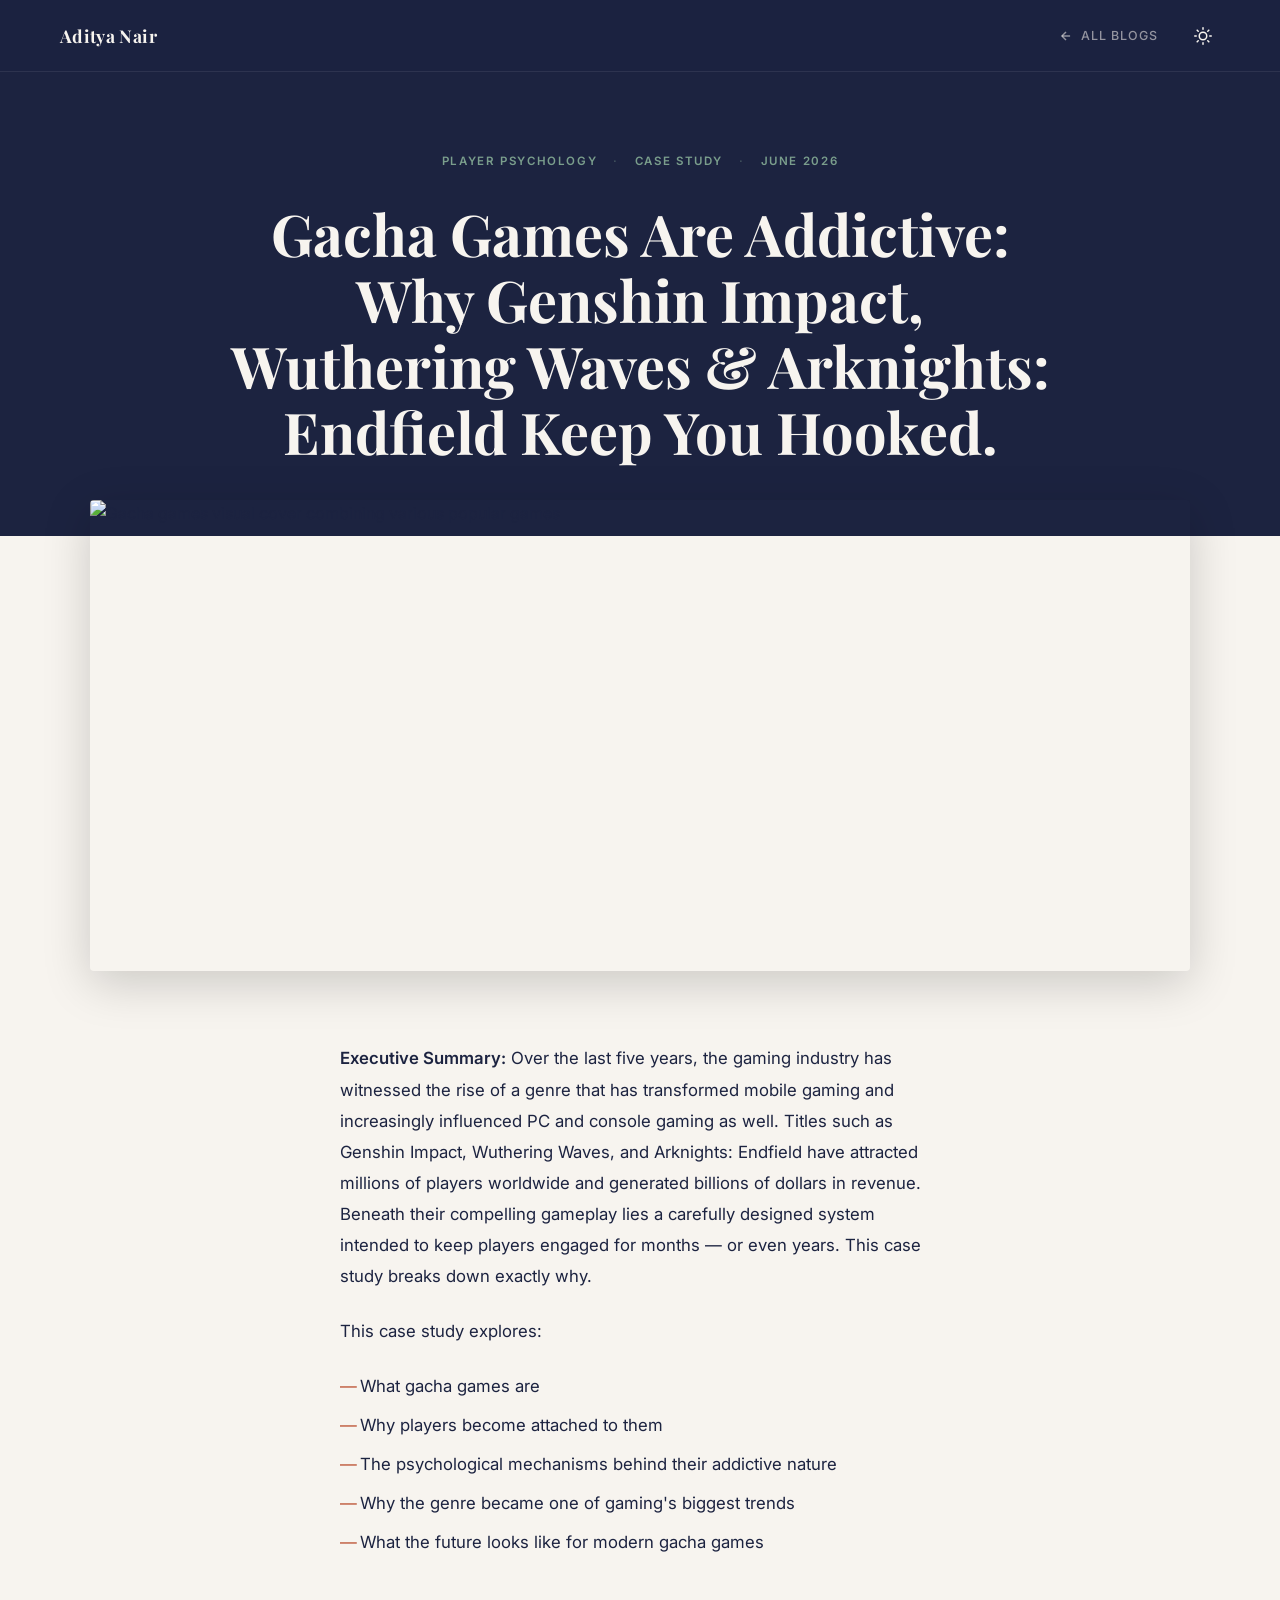
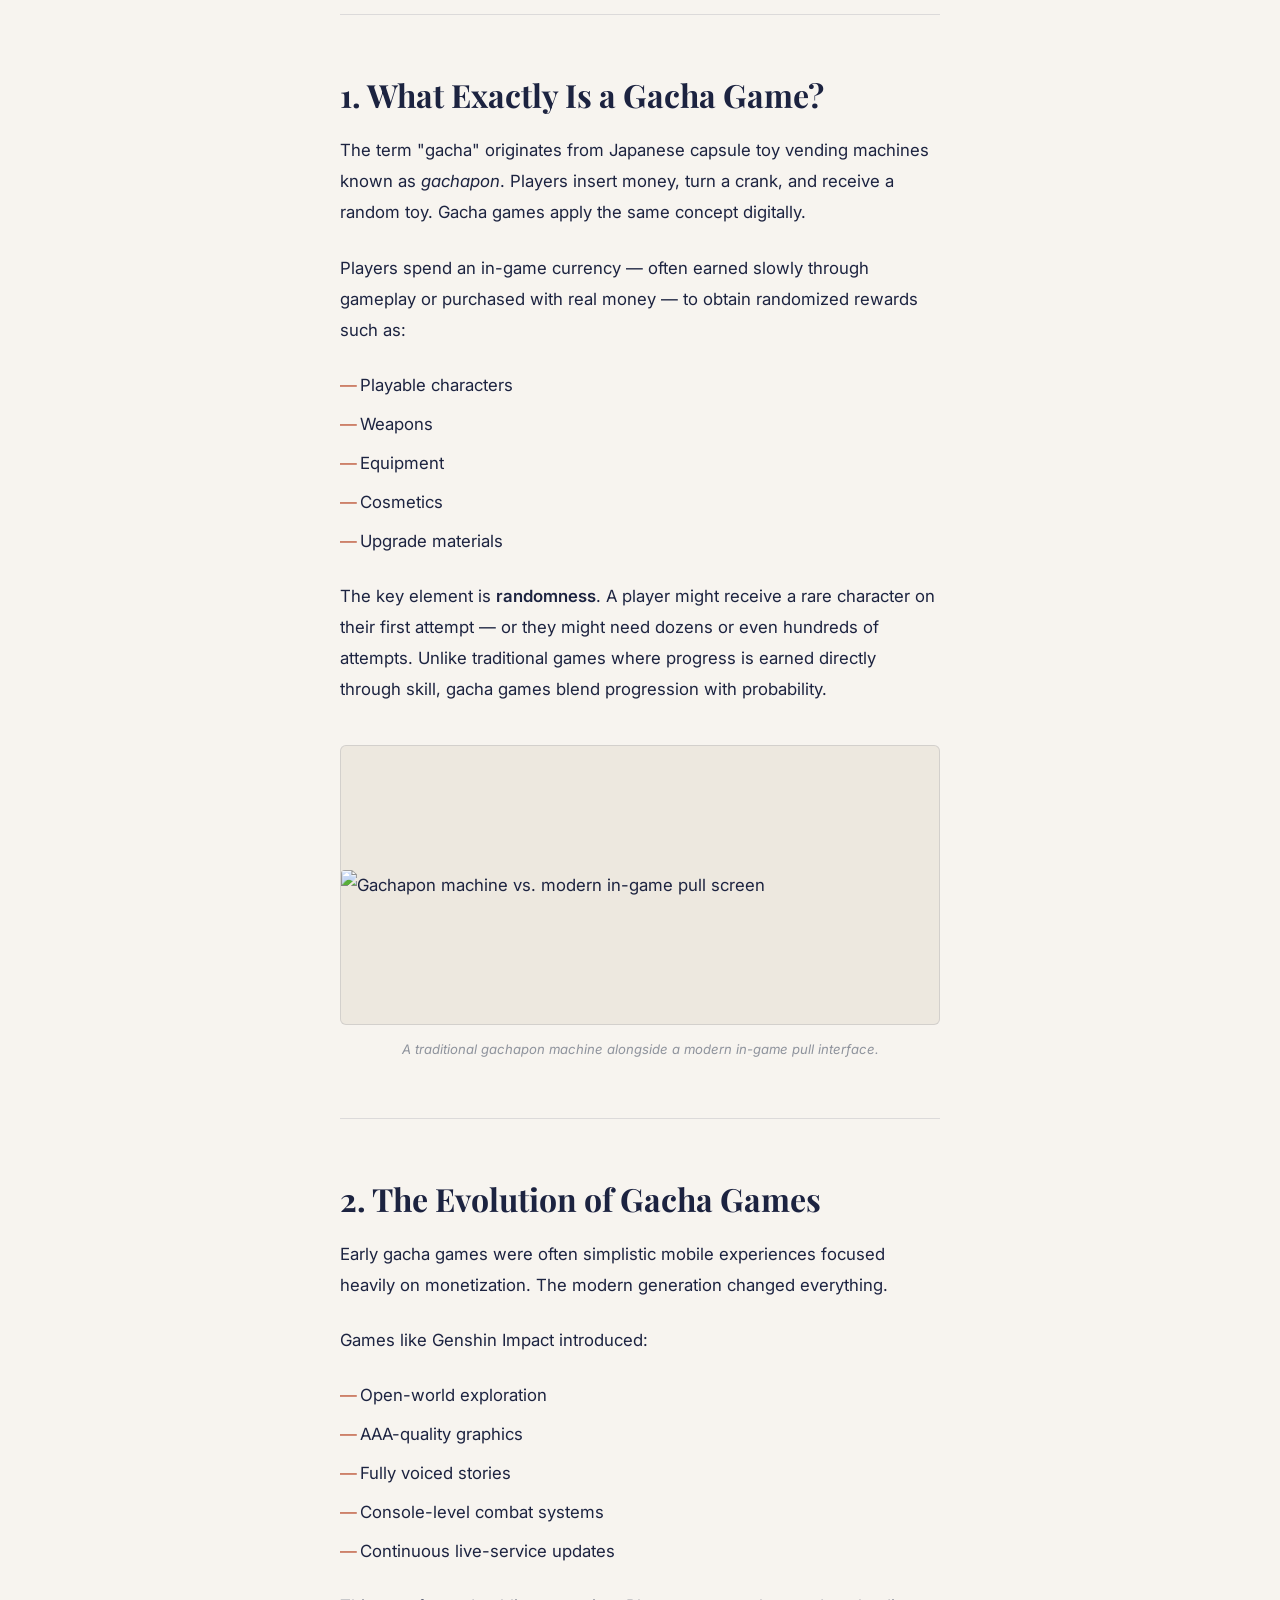
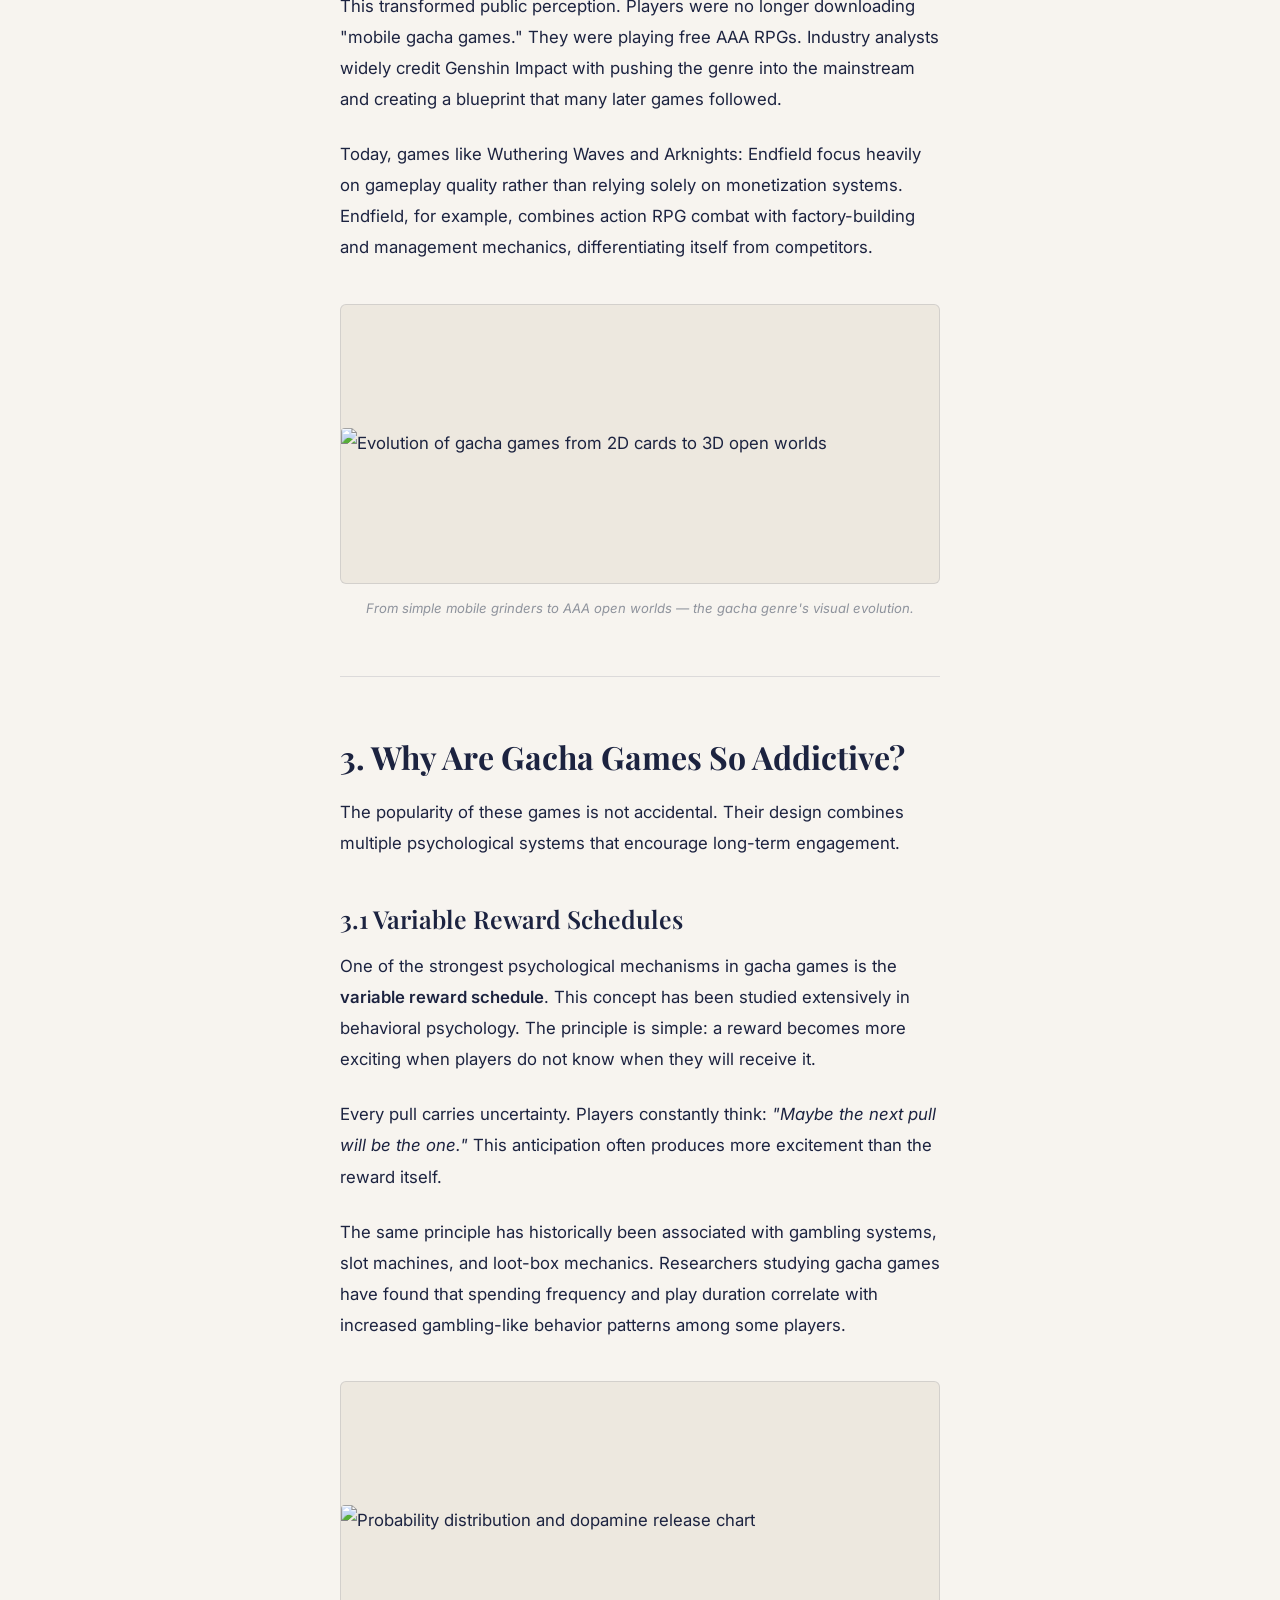
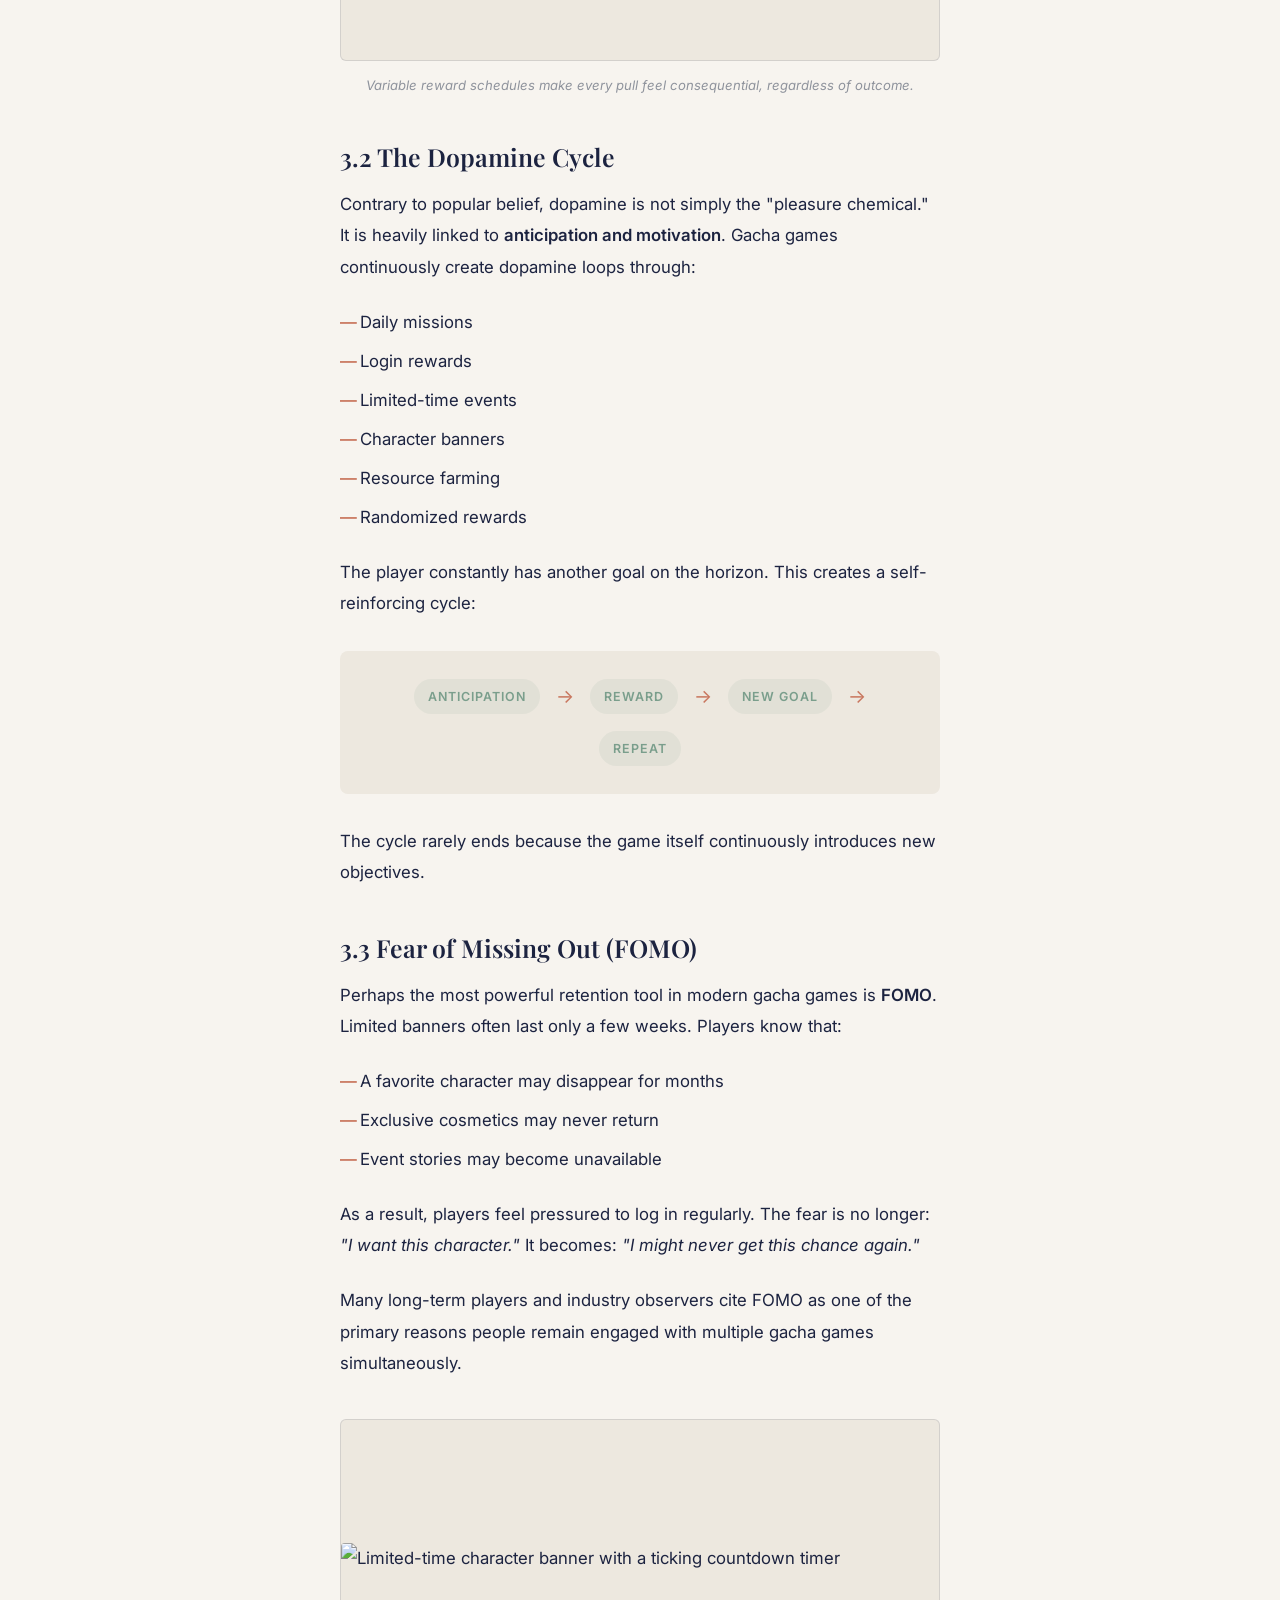
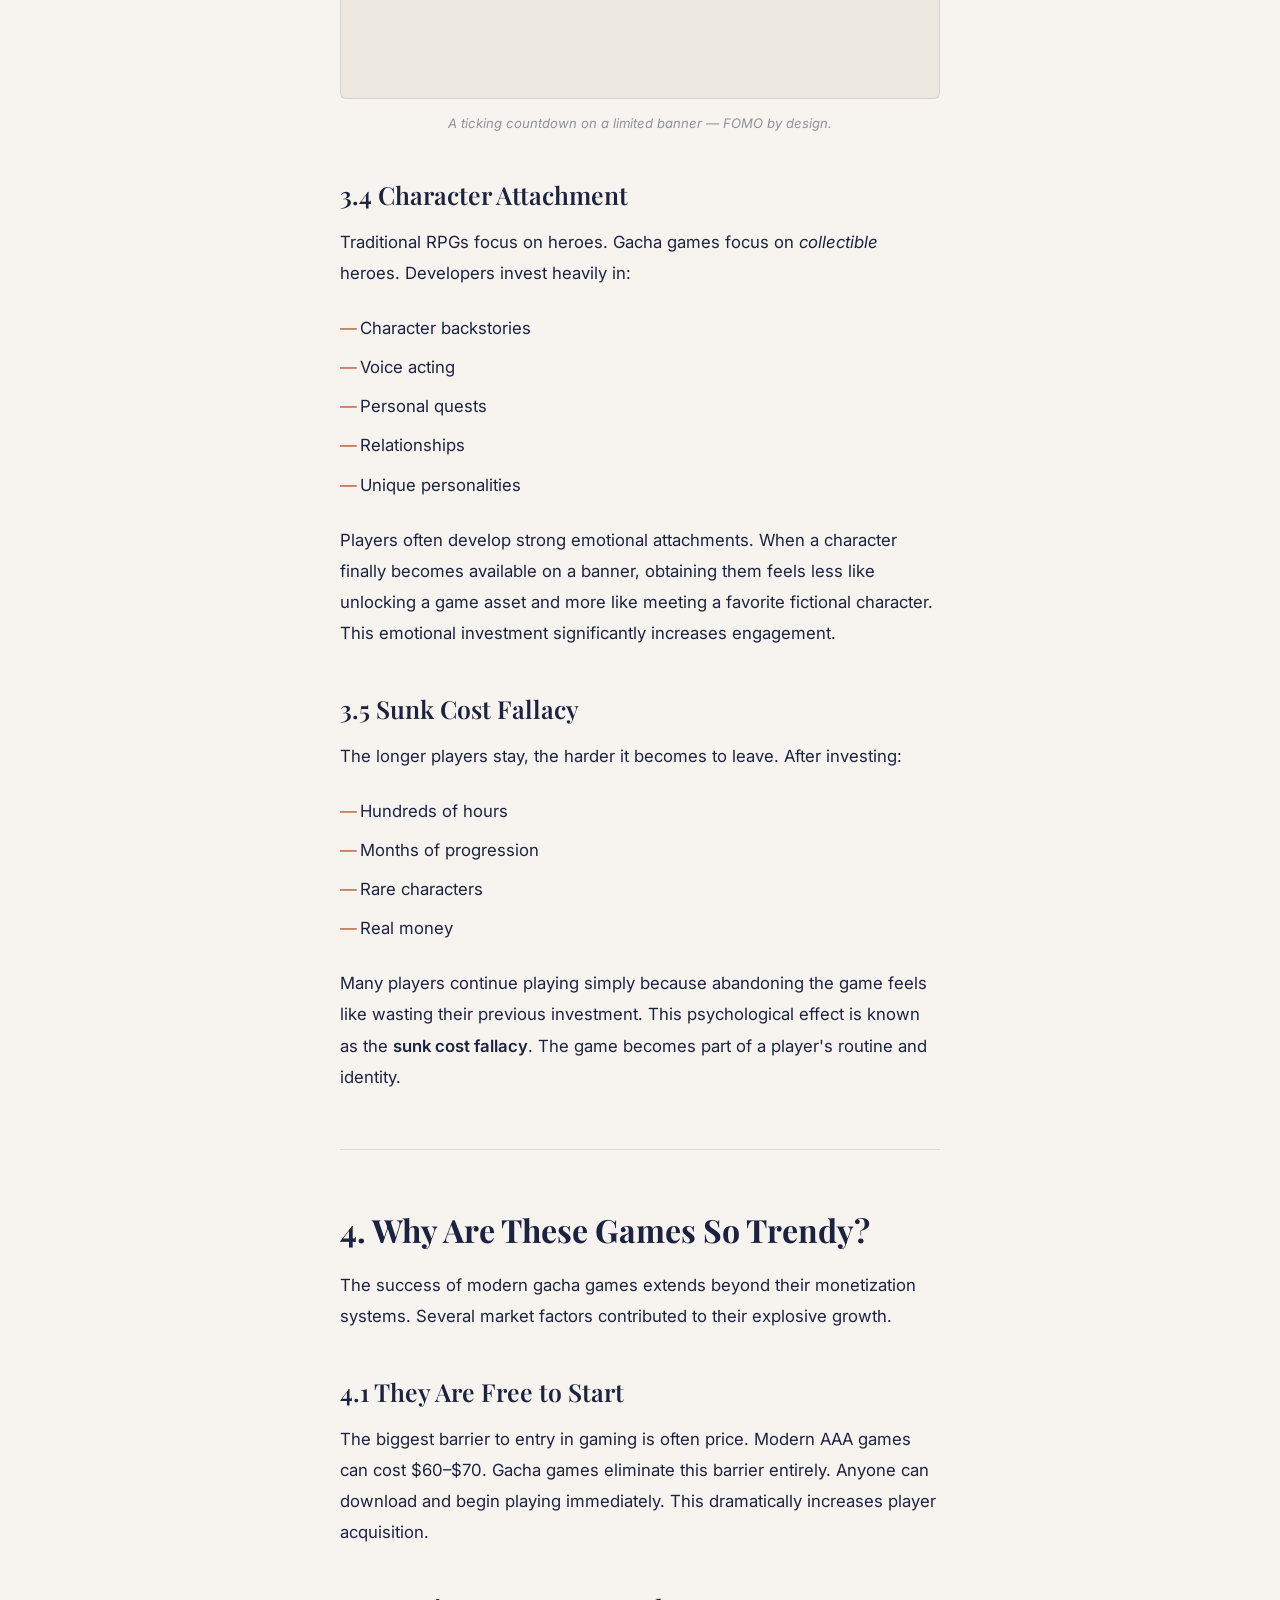
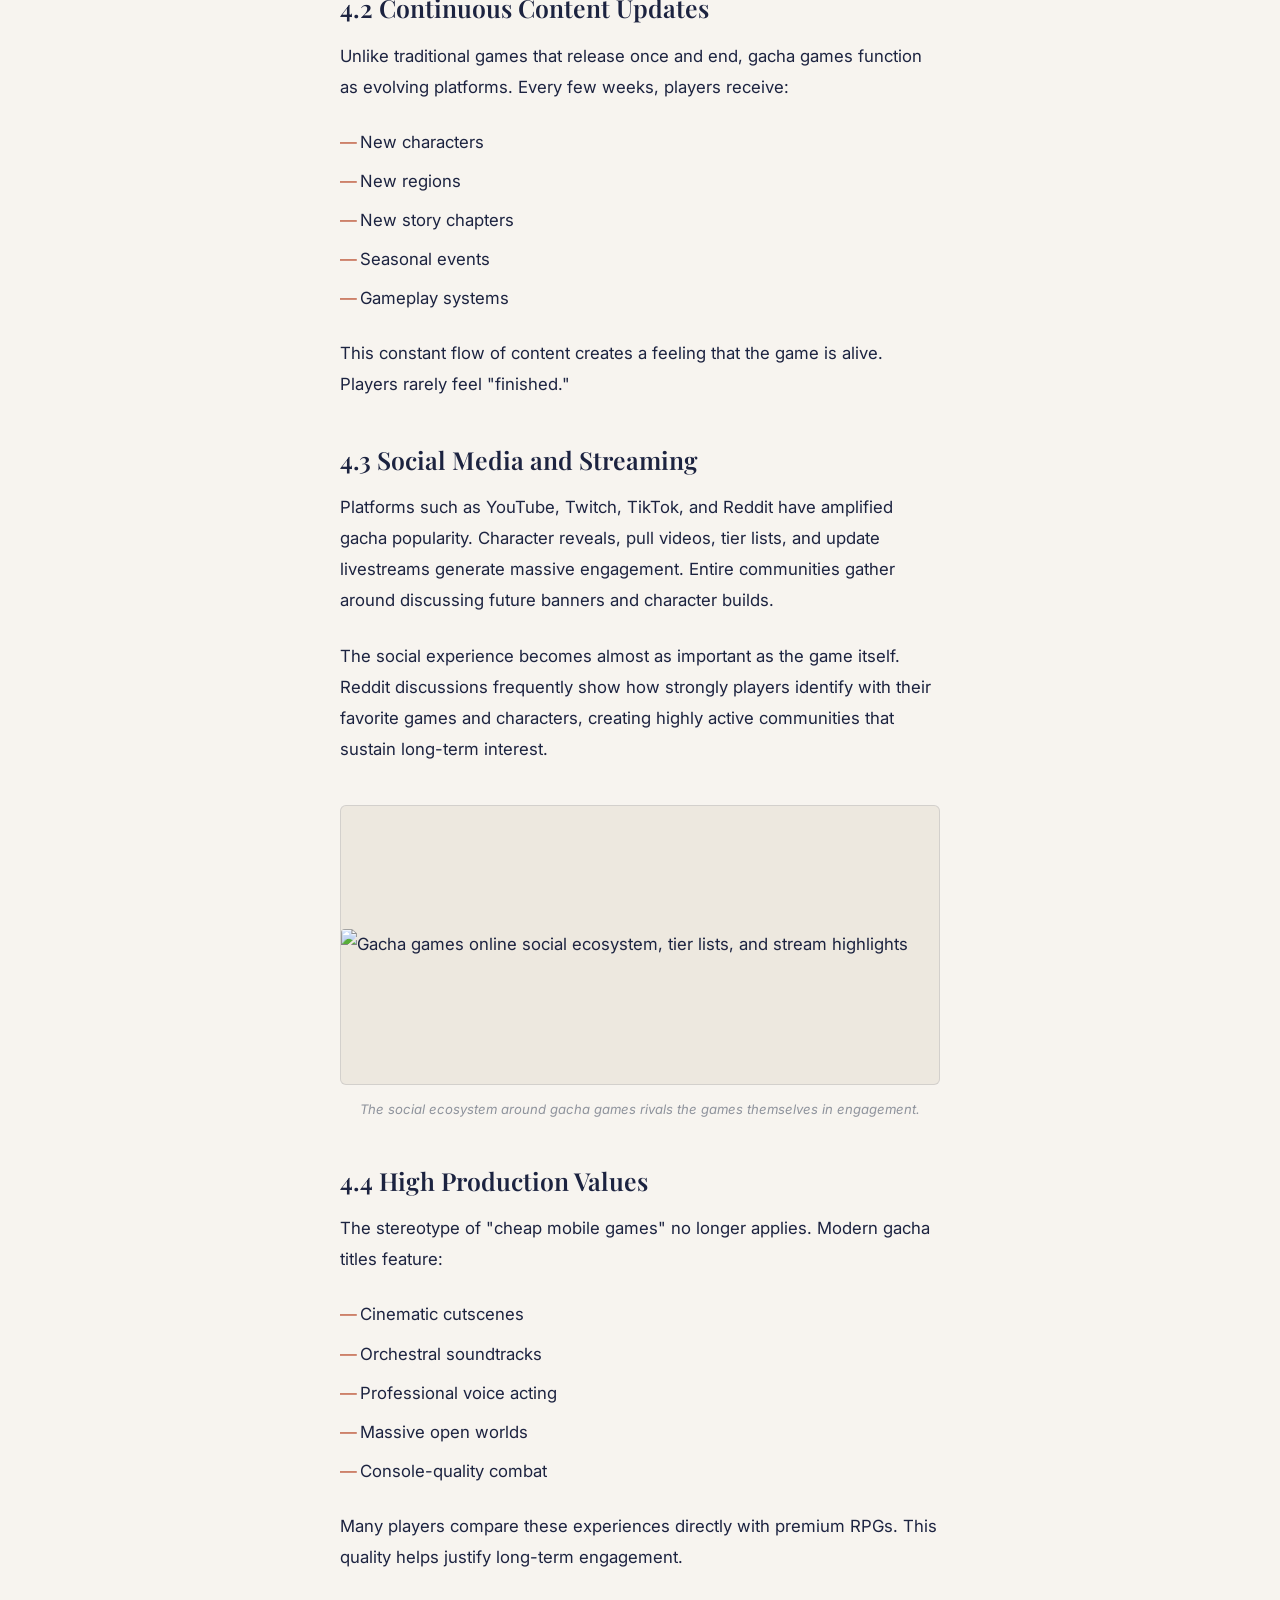
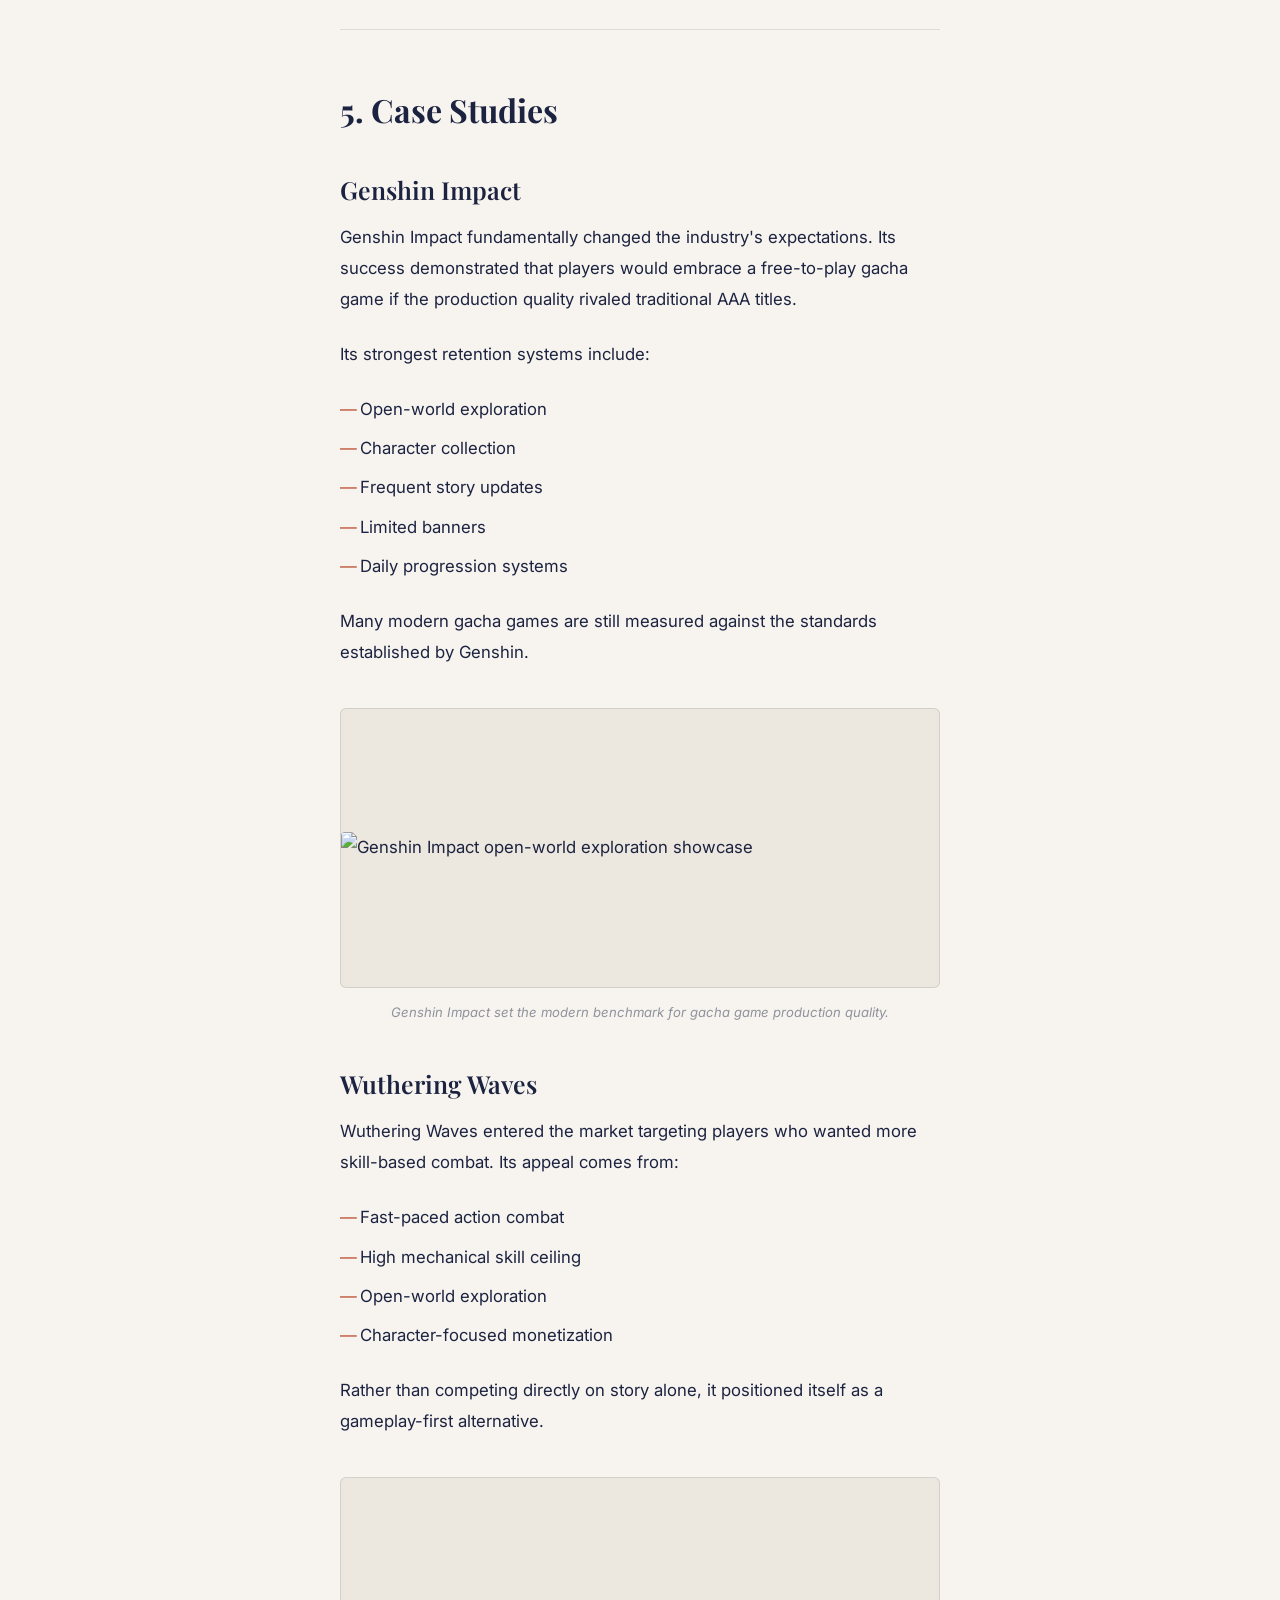
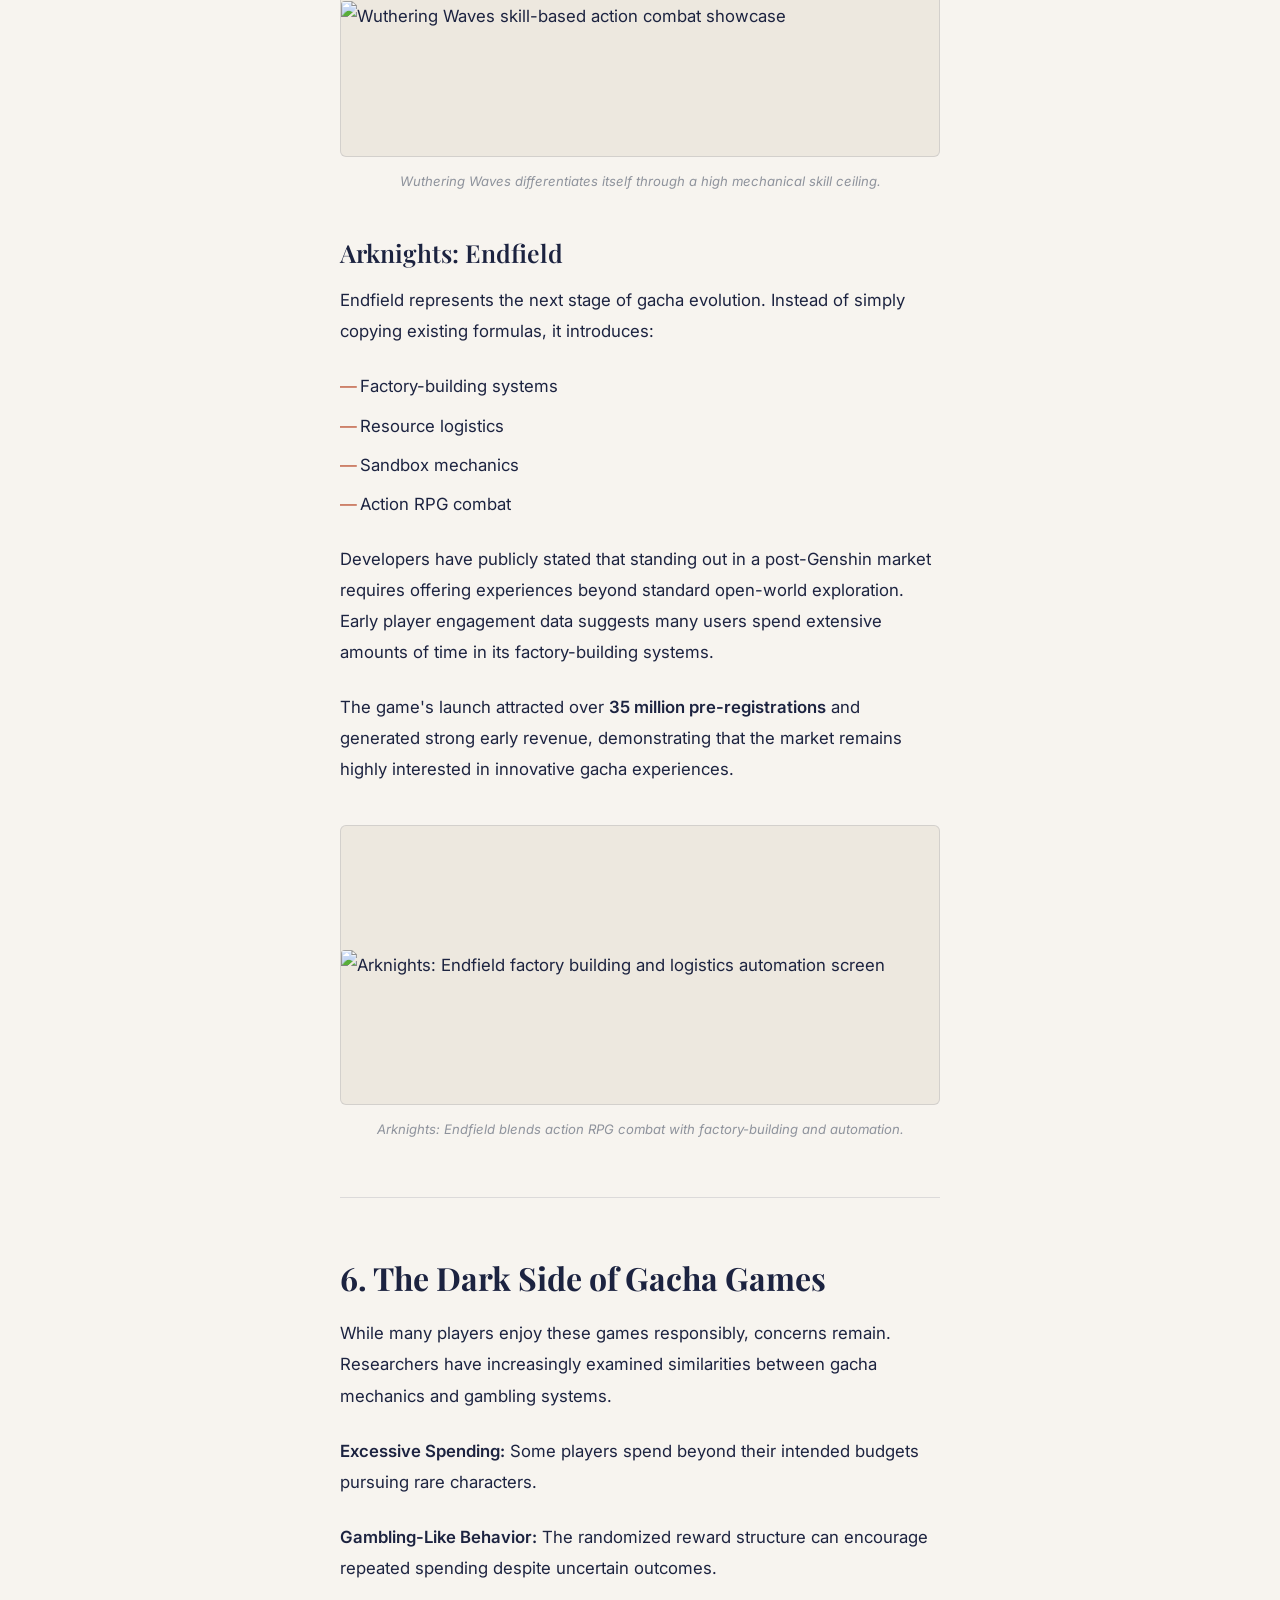
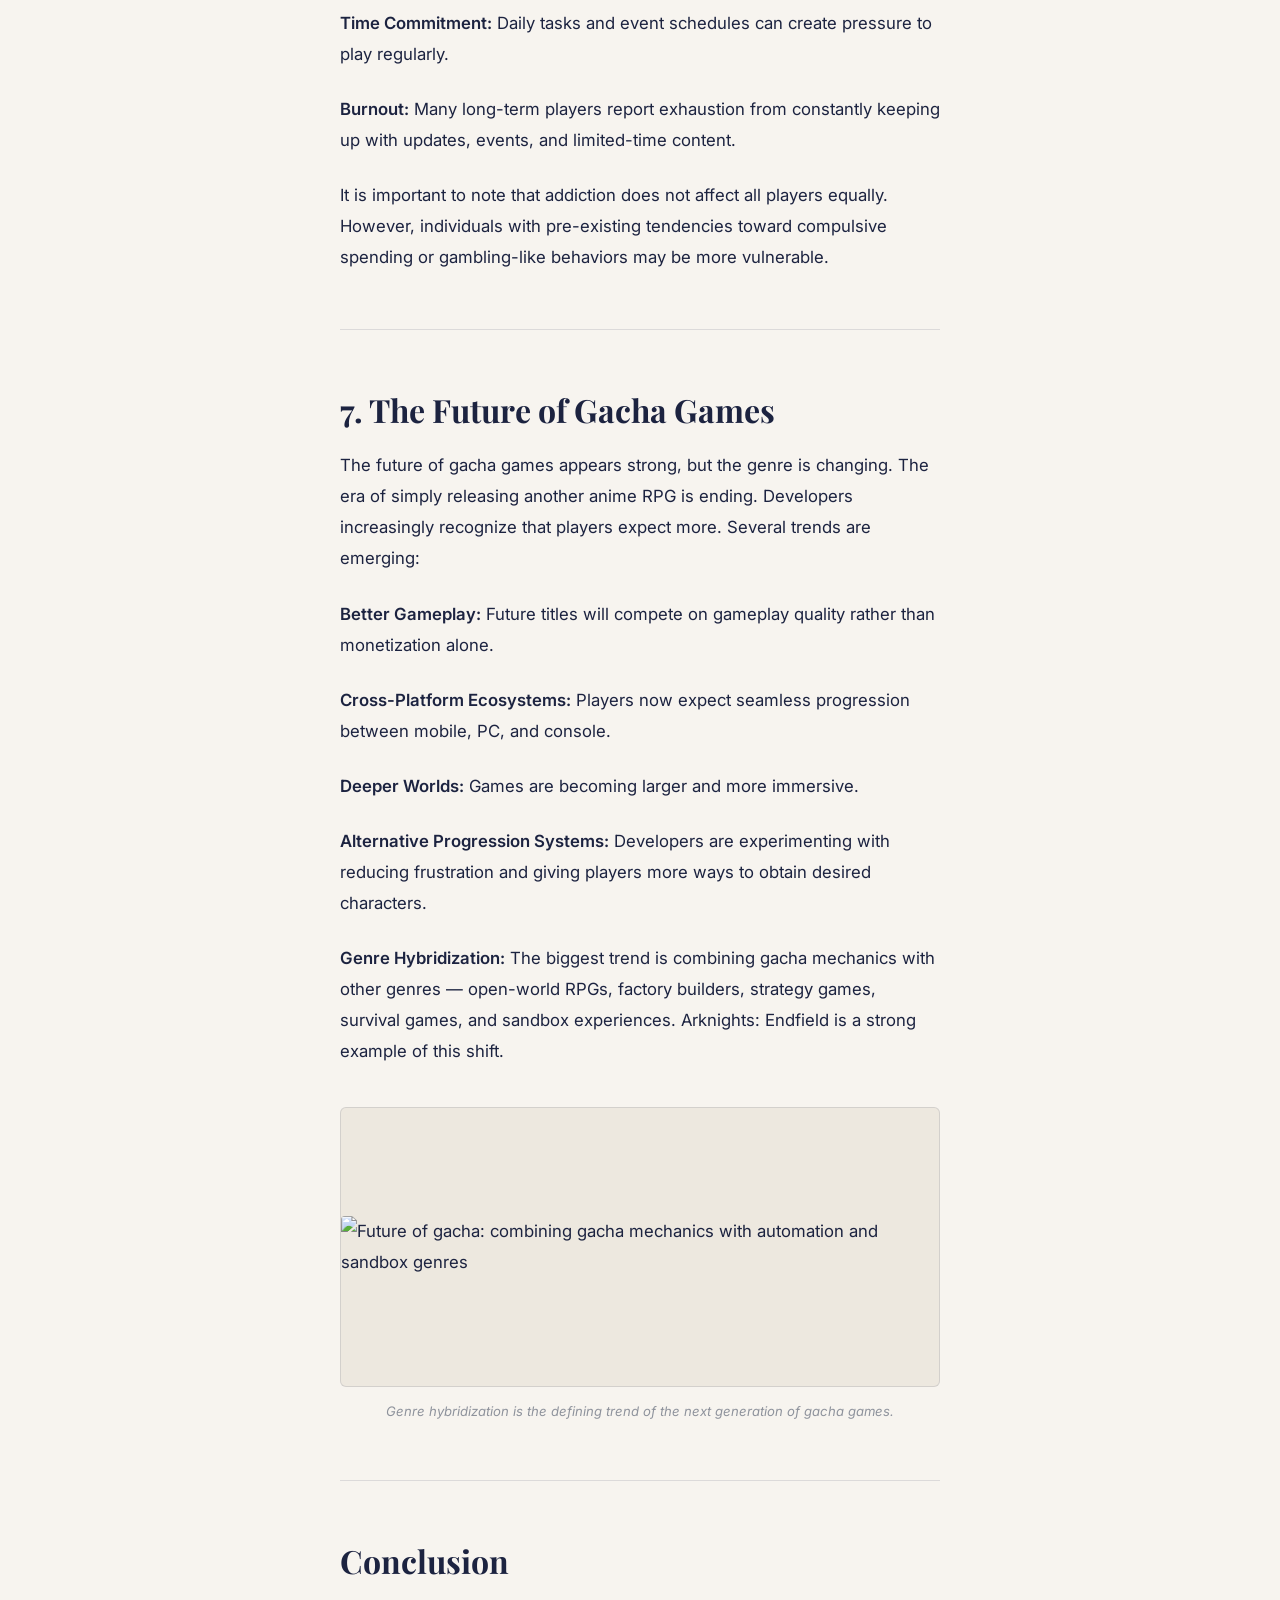
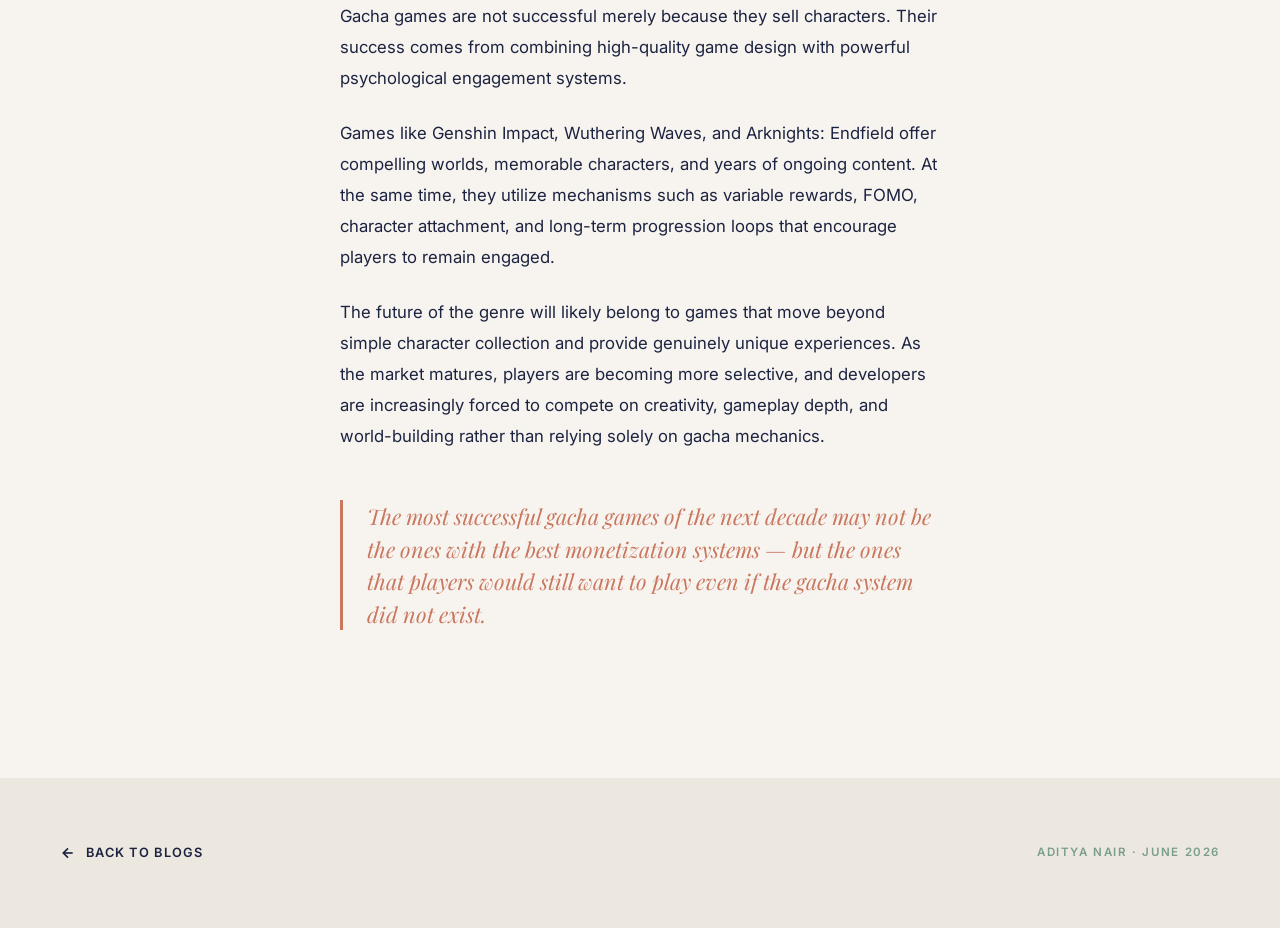
==== commit ba0ea565: "Improvements" ====
--- a/blog-gacha-games.html
+++ b/blog-gacha-games.html
@@ -166,7 +166,7 @@
       overflow: hidden;
       margin: 40px 0;
       background: var(--bg-alt);
-      border: 1.5px dashed var(--navy-20);
+      border: 1px solid var(--navy-20);
       display: flex;
       flex-direction: column;
       align-items: center;
@@ -383,17 +383,7 @@
     </header>
 
     <!-- COVER IMAGE SLOT -->
-    <div class="blog-img-slot" style="max-width:1100px; margin:-36px auto 0; border-radius:4px; min-height:360px; border-style:dashed; position:relative; z-index:10; box-shadow: 0 12px 48px rgba(0,0,0,0.18);">
-      <div class="blog-img-slot-placeholder">
-        <svg width="48" height="48" viewBox="0 0 24 24" fill="none" stroke="currentColor" stroke-width="1.5" aria-hidden="true">
-          <rect x="3" y="3" width="18" height="18" rx="2" ry="2"/>
-          <circle cx="8.5" cy="8.5" r="1.5"/>
-          <polyline points="21 15 16 10 5 21"/>
-        </svg>
-        <span class="blog-img-slot-label">Cover Image — To Be Added</span>
-        <span style="font-size:0.7rem; color:var(--muted); opacity:0.5; display:block; margin-top:6px;">Recommended: 1100×471px · 21:9 ratio</span>
-      </div>
-    </div>
+    <img class="blog-cover" src="Blogs/Gacha_CaseStudy/gacha_cover.png" alt="Gacha games visual cover combining various popular games" width="1100" height="471" loading="eager" />
 
     <!-- ARTICLE BODY -->
     <article class="blog-body" aria-labelledby="article-heading">
@@ -426,14 +416,7 @@
 
       <!-- IMAGE SLOT: Gachapon machine / pull screen comparison -->
       <div class="blog-img-slot" id="img-gachapon">
-        <div class="blog-img-slot-placeholder">
-          <svg width="40" height="40" viewBox="0 0 24 24" fill="none" stroke="currentColor" stroke-width="1.5" aria-hidden="true">
-            <rect x="3" y="3" width="18" height="18" rx="2" ry="2"/>
-            <circle cx="8.5" cy="8.5" r="1.5"/>
-            <polyline points="21 15 16 10 5 21"/>
-          </svg>
-          <span class="blog-img-slot-label">Image: Gachapon machine vs. in-game pull screen</span>
-        </div>
+        <img src="Blogs/Gacha_CaseStudy/gachapon_vs_pull.png" alt="Gachapon machine vs. modern in-game pull screen" loading="lazy" />
       </div>
       <p class="blog-img-slot-caption">A traditional gachapon machine alongside a modern in-game pull interface.</p>
 
@@ -455,14 +438,7 @@
 
       <!-- IMAGE SLOT: Evolution timeline or screenshot collage -->
       <div class="blog-img-slot" id="img-evolution">
-        <div class="blog-img-slot-placeholder">
-          <svg width="40" height="40" viewBox="0 0 24 24" fill="none" stroke="currentColor" stroke-width="1.5" aria-hidden="true">
-            <rect x="3" y="3" width="18" height="18" rx="2" ry="2"/>
-            <circle cx="8.5" cy="8.5" r="1.5"/>
-            <polyline points="21 15 16 10 5 21"/>
-          </svg>
-          <span class="blog-img-slot-label">Image: Evolution of gacha games — early vs. modern</span>
-        </div>
+        <img src="Blogs/Gacha_CaseStudy/gacha_evolution.png" alt="Evolution of gacha games from 2D cards to 3D open worlds" loading="lazy" />
       </div>
       <p class="blog-img-slot-caption">From simple mobile grinders to AAA open worlds — the gacha genre's visual evolution.</p>
 
@@ -479,14 +455,7 @@
 
       <!-- IMAGE SLOT: Variable reward / pull probability visualization -->
       <div class="blog-img-slot" id="img-variable-reward">
-        <div class="blog-img-slot-placeholder">
-          <svg width="40" height="40" viewBox="0 0 24 24" fill="none" stroke="currentColor" stroke-width="1.5" aria-hidden="true">
-            <rect x="3" y="3" width="18" height="18" rx="2" ry="2"/>
-            <circle cx="8.5" cy="8.5" r="1.5"/>
-            <polyline points="21 15 16 10 5 21"/>
-          </svg>
-          <span class="blog-img-slot-label">Image: Pull probability chart or slot machine analogy</span>
-        </div>
+        <img src="Blogs/Gacha_CaseStudy/variable_reward.png" alt="Probability distribution and dopamine release chart" loading="lazy" />
       </div>
       <p class="blog-img-slot-caption">Variable reward schedules make every pull feel consequential, regardless of outcome.</p>
 
@@ -526,14 +495,7 @@
 
       <!-- IMAGE SLOT: Limited banner countdown / FOMO mechanic -->
       <div class="blog-img-slot" id="img-fomo">
-        <div class="blog-img-slot-placeholder">
-          <svg width="40" height="40" viewBox="0 0 24 24" fill="none" stroke="currentColor" stroke-width="1.5" aria-hidden="true">
-            <rect x="3" y="3" width="18" height="18" rx="2" ry="2"/>
-            <circle cx="8.5" cy="8.5" r="1.5"/>
-            <polyline points="21 15 16 10 5 21"/>
-          </svg>
-          <span class="blog-img-slot-label">Image: Limited-time banner with countdown timer</span>
-        </div>
+        <img src="Blogs/Gacha_CaseStudy/fomo_banner.png" alt="Limited-time character banner with a ticking countdown timer" loading="lazy" />
       </div>
       <p class="blog-img-slot-caption">A ticking countdown on a limited banner — FOMO by design.</p>
 
@@ -584,14 +546,7 @@
 
       <!-- IMAGE SLOT: Community / streaming ecosystem -->
       <div class="blog-img-slot" id="img-community">
-        <div class="blog-img-slot-placeholder">
-          <svg width="40" height="40" viewBox="0 0 24 24" fill="none" stroke="currentColor" stroke-width="1.5" aria-hidden="true">
-            <rect x="3" y="3" width="18" height="18" rx="2" ry="2"/>
-            <circle cx="8.5" cy="8.5" r="1.5"/>
-            <polyline points="21 15 16 10 5 21"/>
-          </svg>
-          <span class="blog-img-slot-label">Image: Gacha community — pull videos, tier lists, Reddit threads</span>
-        </div>
+        <img src="Blogs/Gacha_CaseStudy/gacha_community.png" alt="Gacha games online social ecosystem, tier lists, and stream highlights" loading="lazy" />
       </div>
       <p class="blog-img-slot-caption">The social ecosystem around gacha games rivals the games themselves in engagement.</p>
 
@@ -625,14 +580,7 @@
 
       <!-- IMAGE SLOT: Genshin Impact -->
       <div class="blog-img-slot" id="img-genshin">
-        <div class="blog-img-slot-placeholder">
-          <svg width="40" height="40" viewBox="0 0 24 24" fill="none" stroke="currentColor" stroke-width="1.5" aria-hidden="true">
-            <rect x="3" y="3" width="18" height="18" rx="2" ry="2"/>
-            <circle cx="8.5" cy="8.5" r="1.5"/>
-            <polyline points="21 15 16 10 5 21"/>
-          </svg>
-          <span class="blog-img-slot-label">Image: Genshin Impact — open world / banner screen</span>
-        </div>
+        <img src="Blogs/Gacha_CaseStudy/genshin_showcase.png" alt="Genshin Impact open-world exploration showcase" loading="lazy" />
       </div>
       <p class="blog-img-slot-caption">Genshin Impact set the modern benchmark for gacha game production quality.</p>
 
@@ -648,14 +596,7 @@
 
       <!-- IMAGE SLOT: Wuthering Waves -->
       <div class="blog-img-slot" id="img-wuwa">
-        <div class="blog-img-slot-placeholder">
-          <svg width="40" height="40" viewBox="0 0 24 24" fill="none" stroke="currentColor" stroke-width="1.5" aria-hidden="true">
-            <rect x="3" y="3" width="18" height="18" rx="2" ry="2"/>
-            <circle cx="8.5" cy="8.5" r="1.5"/>
-            <polyline points="21 15 16 10 5 21"/>
-          </svg>
-          <span class="blog-img-slot-label">Image: Wuthering Waves — combat showcase</span>
-        </div>
+        <img src="Blogs/Gacha_CaseStudy/wuwa_showcase.png" alt="Wuthering Waves skill-based action combat showcase" loading="lazy" />
       </div>
       <p class="blog-img-slot-caption">Wuthering Waves differentiates itself through a high mechanical skill ceiling.</p>
 
@@ -672,14 +613,7 @@
 
       <!-- IMAGE SLOT: Arknights Endfield -->
       <div class="blog-img-slot" id="img-endfield">
-        <div class="blog-img-slot-placeholder">
-          <svg width="40" height="40" viewBox="0 0 24 24" fill="none" stroke="currentColor" stroke-width="1.5" aria-hidden="true">
-            <rect x="3" y="3" width="18" height="18" rx="2" ry="2"/>
-            <circle cx="8.5" cy="8.5" r="1.5"/>
-            <polyline points="21 15 16 10 5 21"/>
-          </svg>
-          <span class="blog-img-slot-label">Image: Arknights: Endfield — factory / combat gameplay</span>
-        </div>
+        <img src="Blogs/Gacha_CaseStudy/endfield_showcase.png" alt="Arknights: Endfield factory building and logistics automation screen" loading="lazy" />
       </div>
       <p class="blog-img-slot-caption">Arknights: Endfield blends action RPG combat with factory-building and automation.</p>
 
@@ -710,14 +644,7 @@
 
       <!-- IMAGE SLOT: Future gacha trends -->
       <div class="blog-img-slot" id="img-future">
-        <div class="blog-img-slot-placeholder">
-          <svg width="40" height="40" viewBox="0 0 24 24" fill="none" stroke="currentColor" stroke-width="1.5" aria-hidden="true">
-            <rect x="3" y="3" width="18" height="18" rx="2" ry="2"/>
-            <circle cx="8.5" cy="8.5" r="1.5"/>
-            <polyline points="21 15 16 10 5 21"/>
-          </svg>
-          <span class="blog-img-slot-label">Image: Genre hybridization — gacha + factory / sandbox</span>
-        </div>
+        <img src="Blogs/Gacha_CaseStudy/genre_hybridization.png" alt="Future of gacha: combining gacha mechanics with automation and sandbox genres" loading="lazy" />
       </div>
       <p class="blog-img-slot-caption">Genre hybridization is the defining trend of the next generation of gacha games.</p>
 
--- a/style.css
+++ b/style.css
@@ -37,6 +37,12 @@
   font-size: 16px;
   line-height: 1.7;
   overflow-x: hidden;
+}
+
+/* Smooth Theme Transitions */
+body, nav, section, footer, .nav-drawer, .project-card, .char-card, .sys-card, .jam-card, 
+h1, h2, h3, h4, p, span, a, button, input, select, textarea {
+  transition: background-color 0.35s ease, color 0.25s ease, border-color 0.25s ease, box-shadow 0.25s ease, background 0.35s ease;
 }
 
 /* ── SKIP LINK (accessibility) ──────────────────────────── */
@@ -335,8 +341,10 @@
   border-right: 2px solid var(--coral);
   display: inline-block;
   padding-right: 4px;
+  max-width: 680px;
+}
+.typewriter-line.paused {
   animation: blink 1s step-end infinite;
-  max-width: 680px;
 }
 
 @keyframes blink {
@@ -831,24 +839,59 @@
 /* ── LIGHTBOX ─────────────────────────────────────────────── */
 .lightbox {
   display: none;
+  flex-direction: column;
   position: fixed; z-index: 1000;
   inset: 0;
-  background-color: rgba(28,35,64,0.92);
+  background-color: rgba(12,16,38,0.96);
   align-items: center; justify-content: center;
-  cursor: zoom-out; backdrop-filter: blur(4px);
+  cursor: zoom-out; backdrop-filter: blur(8px);
+  padding: 24px;
+  animation: lbFadeIn 0.25s ease;
+}
+@keyframes lbFadeIn {
+  from { opacity: 0; }
+  to   { opacity: 1; }
 }
 .lightbox.active { display: flex; }
+
+/* Wrapper keeps image + caption centred together */
+.lightbox-frame {
+  display: flex; flex-direction: column; align-items: center;
+  gap: 14px; cursor: default; max-width: 90vw;
+}
+
 .lightbox img {
-  max-width: 90%; max-height: 90%;
-  border-radius: 4px; box-shadow: 0 4px 30px rgba(0,0,0,0.5);
-}
+  max-width: 100%; max-height: 82vh;
+  border-radius: 6px; box-shadow: 0 8px 48px rgba(0,0,0,0.7);
+  transition: opacity 0.22s ease;
+  display: block;
+}
+.lightbox img.lb-fade { opacity: 0; }
+
+/* Caption + counter */
+.lightbox-caption {
+  display: flex; align-items: center; justify-content: space-between;
+  width: 100%; gap: 12px;
+}
+.lightbox-caption-text {
+  font-family: 'Playfair Display', serif; font-style: italic;
+  color: rgba(247,244,239,0.65); font-size: 0.85rem; flex: 1;
+}
+.lightbox-counter {
+  font-family: 'Inter', sans-serif; font-size: 0.75rem; font-weight: 500;
+  color: rgba(247,244,239,0.4); white-space: nowrap;
+  background: rgba(255,255,255,0.07); padding: 4px 10px; border-radius: 20px;
+}
+
 .lightbox-close {
-  position: absolute; top: 24px; right: 28px;
-  background: none; border: none; color: var(--white);
-  font-size: 2rem; cursor: pointer; line-height: 1;
-  opacity: 0.6; transition: opacity .2s;
-}
-.lightbox-close:hover { opacity: 1; }
+  position: absolute; top: 20px; right: 24px;
+  background: rgba(255,255,255,0.08); border: 1px solid rgba(255,255,255,0.15);
+  color: var(--white); font-size: 1.4rem; cursor: pointer; line-height: 1;
+  width: 38px; height: 38px; border-radius: 50%;
+  display: flex; align-items: center; justify-content: center;
+  opacity: 0.7; transition: opacity .2s, background .2s;
+}
+.lightbox-close:hover { opacity: 1; background: var(--coral); border-color: var(--coral); }
 
 /* ── TOOLS ────────────────────────────────────────────────── */
 .proj-tools-grid { display: flex; flex-wrap: wrap; gap: 10px; margin-top: 16px; }
@@ -1010,6 +1053,146 @@
 .proj-page .nav-back:hover,
 .proj-page .nav-back:hover svg { color: var(--coral); stroke: var(--coral); }
 
+/* ── CONTACT FORM ─────────────────────────────────────────── */
+.contact-form {
+  max-width: 600px;
+  margin: 40px auto 48px;
+  display: flex;
+  flex-direction: column;
+  gap: 8px;
+  text-align: left;
+}
+
+.contact-form .form-grid {
+  display: grid;
+  grid-template-columns: 1fr 1fr;
+  gap: 16px;
+}
+
+@media (max-width: 600px) {
+  .contact-form .form-grid {
+    grid-template-columns: 1fr;
+    gap: 8px;
+  }
+}
+
+.contact-form .form-group {
+  display: flex;
+  flex-direction: column;
+  position: relative;
+}
+
+.contact-form input,
+.contact-form textarea {
+  width: 100%;
+  padding: 14px 18px;
+  font-family: 'Inter', sans-serif;
+  font-size: 0.9rem;
+  color: var(--text-light);
+  background: rgba(255, 255, 255, 0.04);
+  border: 1.5px solid rgba(255, 255, 255, 0.12);
+  border-radius: 4px;
+  outline: none;
+  transition: border-color 0.25s, background 0.25s;
+}
+
+.contact-form input::placeholder,
+.contact-form textarea::placeholder {
+  color: rgba(247, 244, 239, 0.45);
+}
+
+.contact-form input:focus,
+.contact-form textarea:focus {
+  border-color: var(--coral);
+  background: rgba(255, 255, 255, 0.08);
+}
+
+.contact-form .error-msg {
+  font-size: 0.75rem;
+  color: #F87171;
+  margin-top: 4px;
+  min-height: 16px;
+  display: block;
+}
+
+.contact-form .form-status {
+  font-size: 0.9rem;
+  font-weight: 500;
+  text-align: center;
+  margin-top: 12px;
+  min-height: 24px;
+  transition: opacity 0.25s;
+}
+
+.contact-form .form-status.success {
+  color: var(--sage);
+}
+
+.contact-form .form-status.error {
+  color: #F87171;
+}
+
+.sr-only {
+  position: absolute;
+  width: 1px;
+  height: 1px;
+  padding: 0;
+  margin: -1px;
+  overflow: hidden;
+  clip: rect(0, 0, 0, 0);
+  border: 0;
+}
+
+/* ── LIGHTBOX NAV BUTTONS ─────────────────────────────────── */
+.lightbox-prev,
+.lightbox-next {
+  position: absolute;
+  top: 50%;
+  transform: translateY(-50%);
+  background: rgba(28, 35, 64, 0.5);
+  border: 1px solid rgba(255, 255, 255, 0.15);
+  color: var(--white);
+  font-size: 2.5rem;
+  width: 54px;
+  height: 54px;
+  border-radius: 50%;
+  cursor: pointer;
+  display: flex;
+  align-items: center;
+  justify-content: center;
+  transition: background 0.25s, transform 0.25s;
+  z-index: 1010;
+  line-height: 1;
+  user-select: none;
+}
+
+.lightbox-prev:hover,
+.lightbox-next:hover {
+  background: var(--coral);
+  transform: translateY(-50%) scale(1.1);
+}
+
+.lightbox-prev {
+  left: 28px;
+  padding-right: 4px;
+}
+
+.lightbox-next {
+  right: 28px;
+  padding-left: 4px;
+}
+
+@media (max-width: 768px) {
+  .lightbox-prev,
+  .lightbox-next {
+    width: 44px;
+    height: 44px;
+    font-size: 2rem;
+  }
+  .lightbox-prev { left: 12px; }
+  .lightbox-next { right: 12px; }
+}
+
 /* ── REDUCED MOTION ───────────────────────────────────────── */
 @media (prefers-reduced-motion: reduce) {
   *, *::before, *::after {
